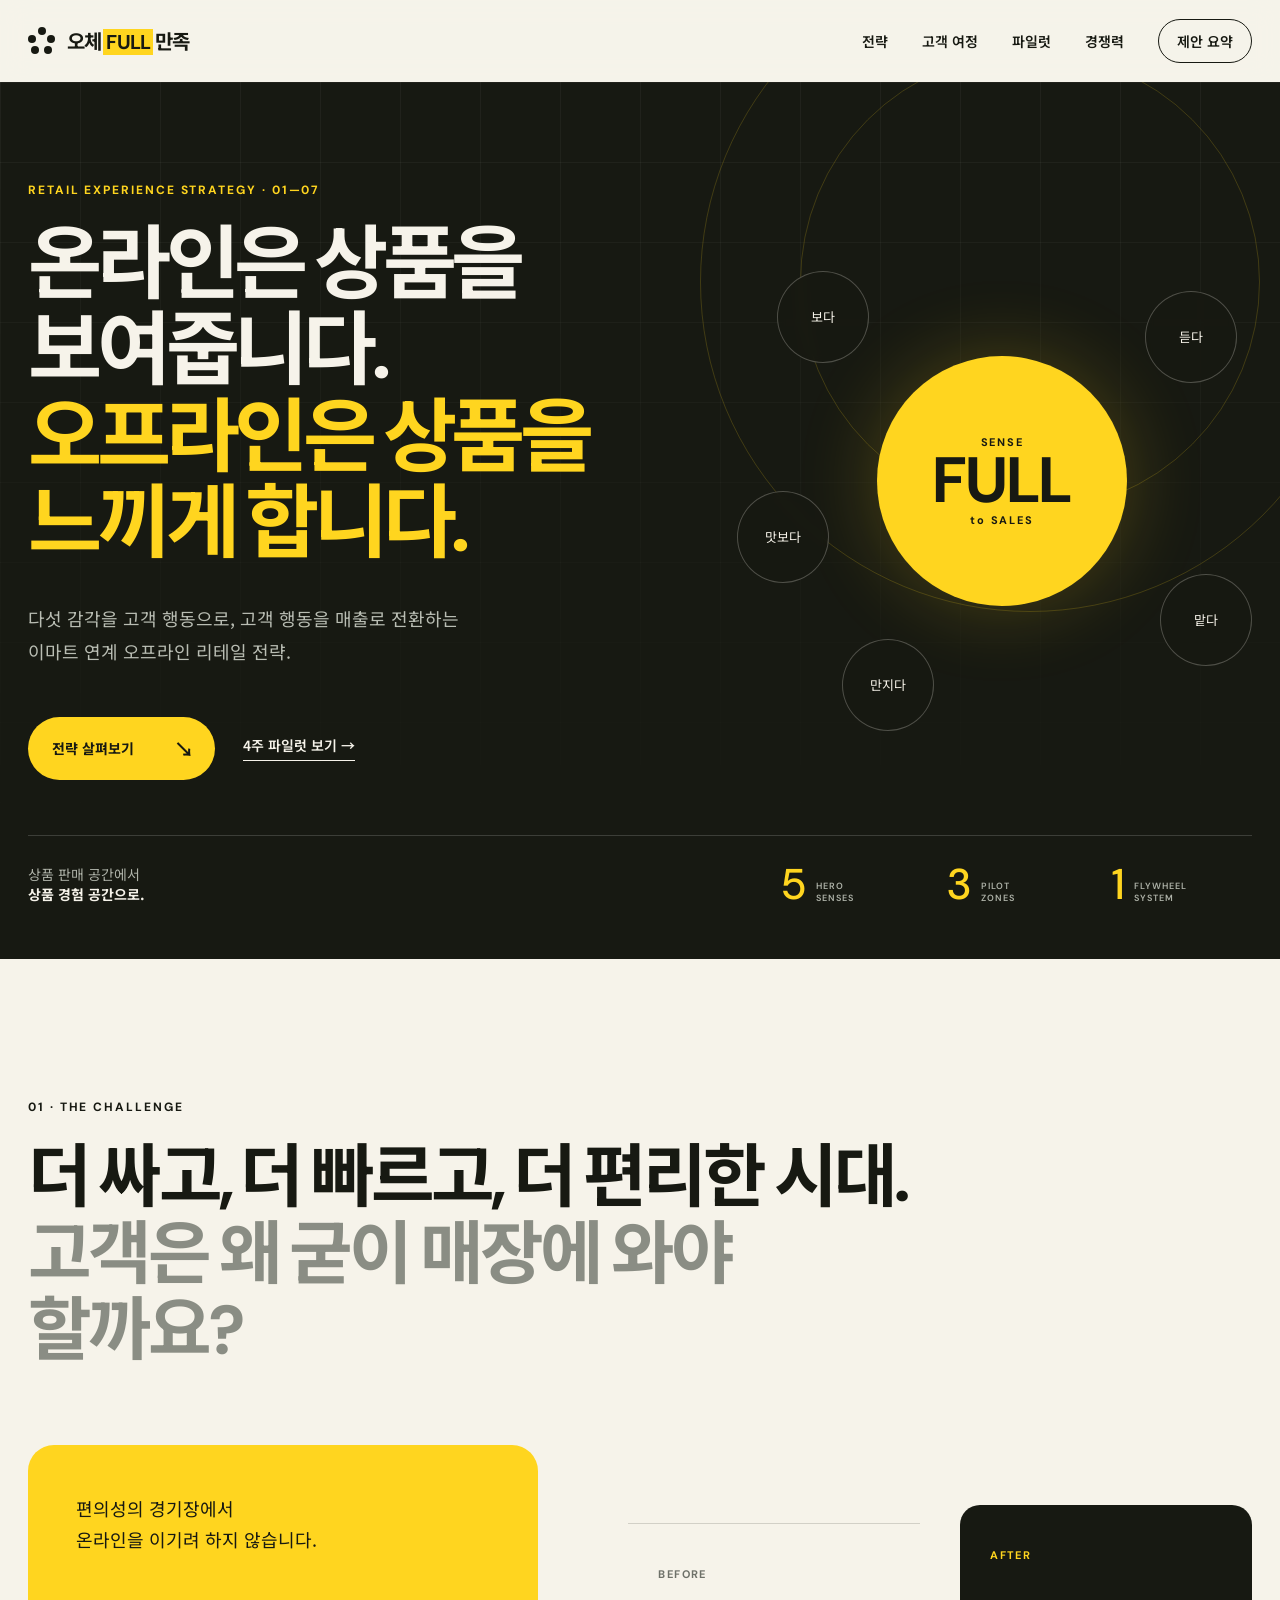
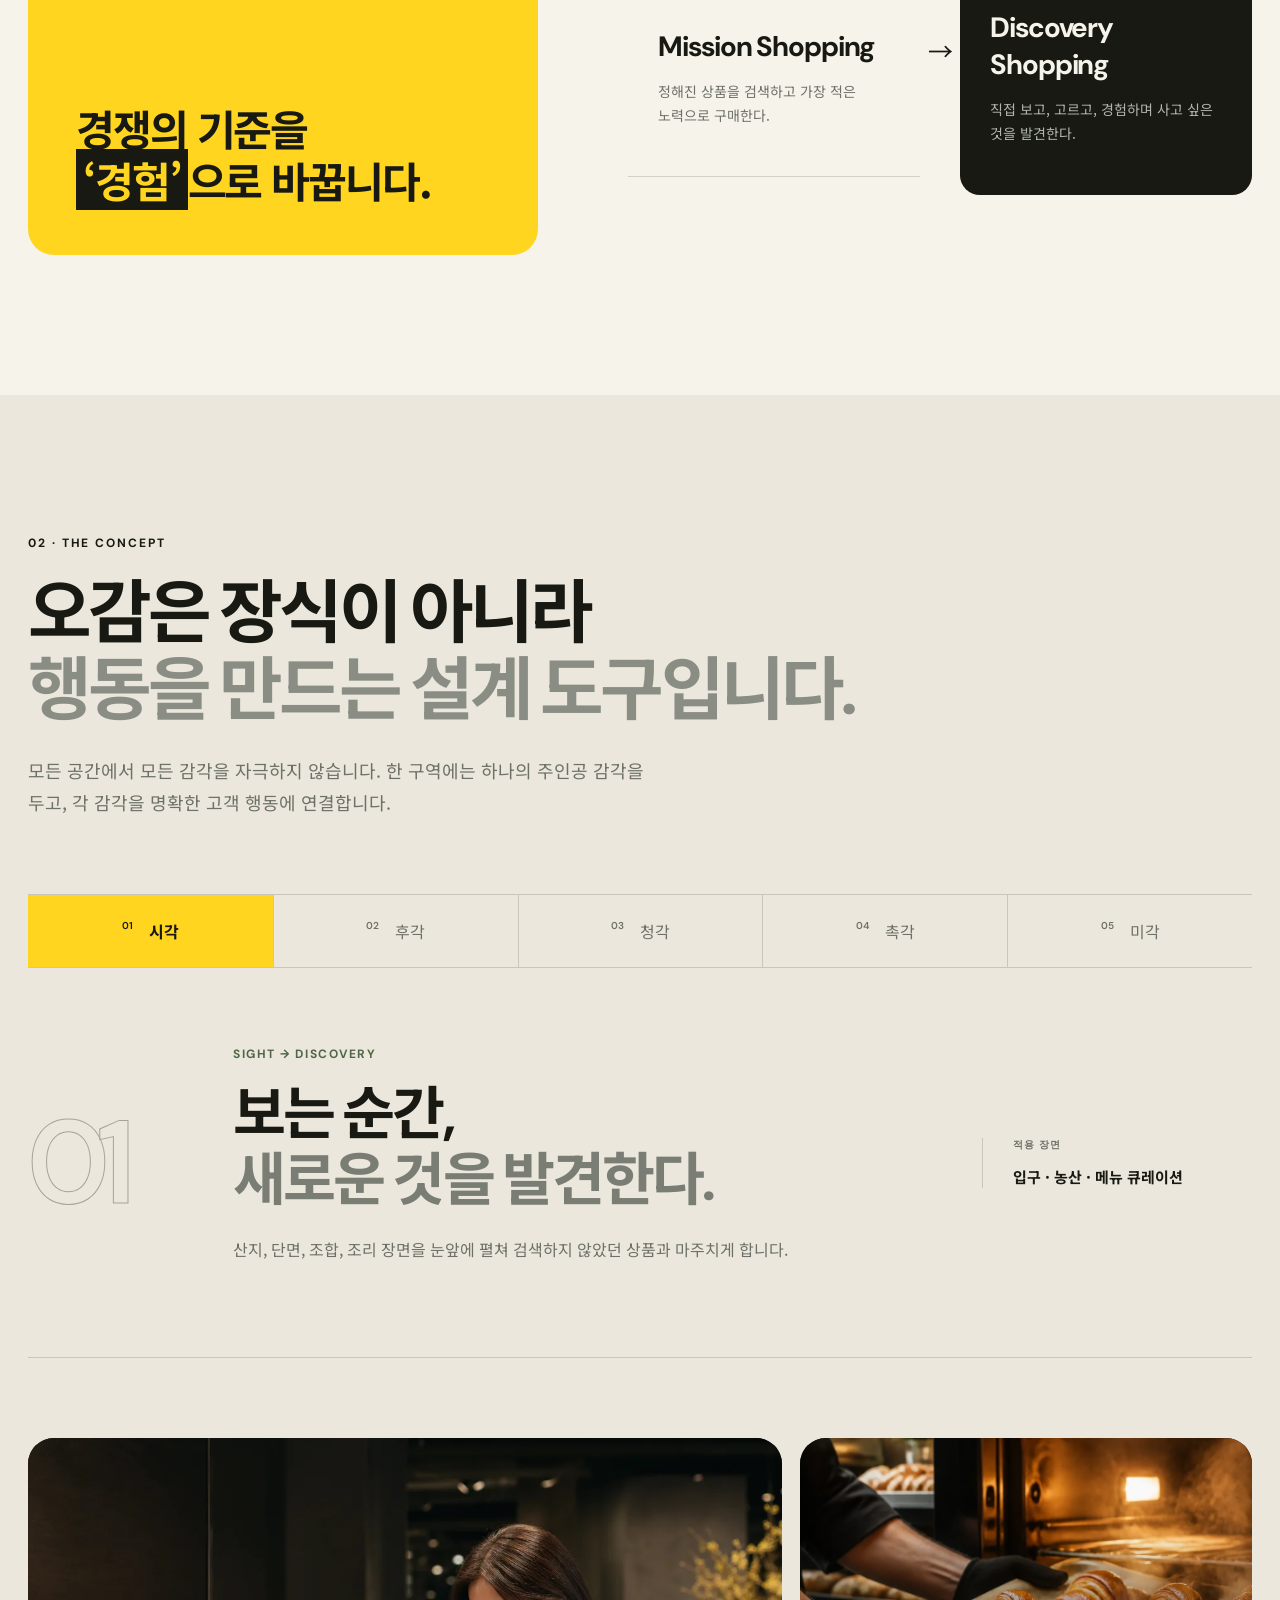
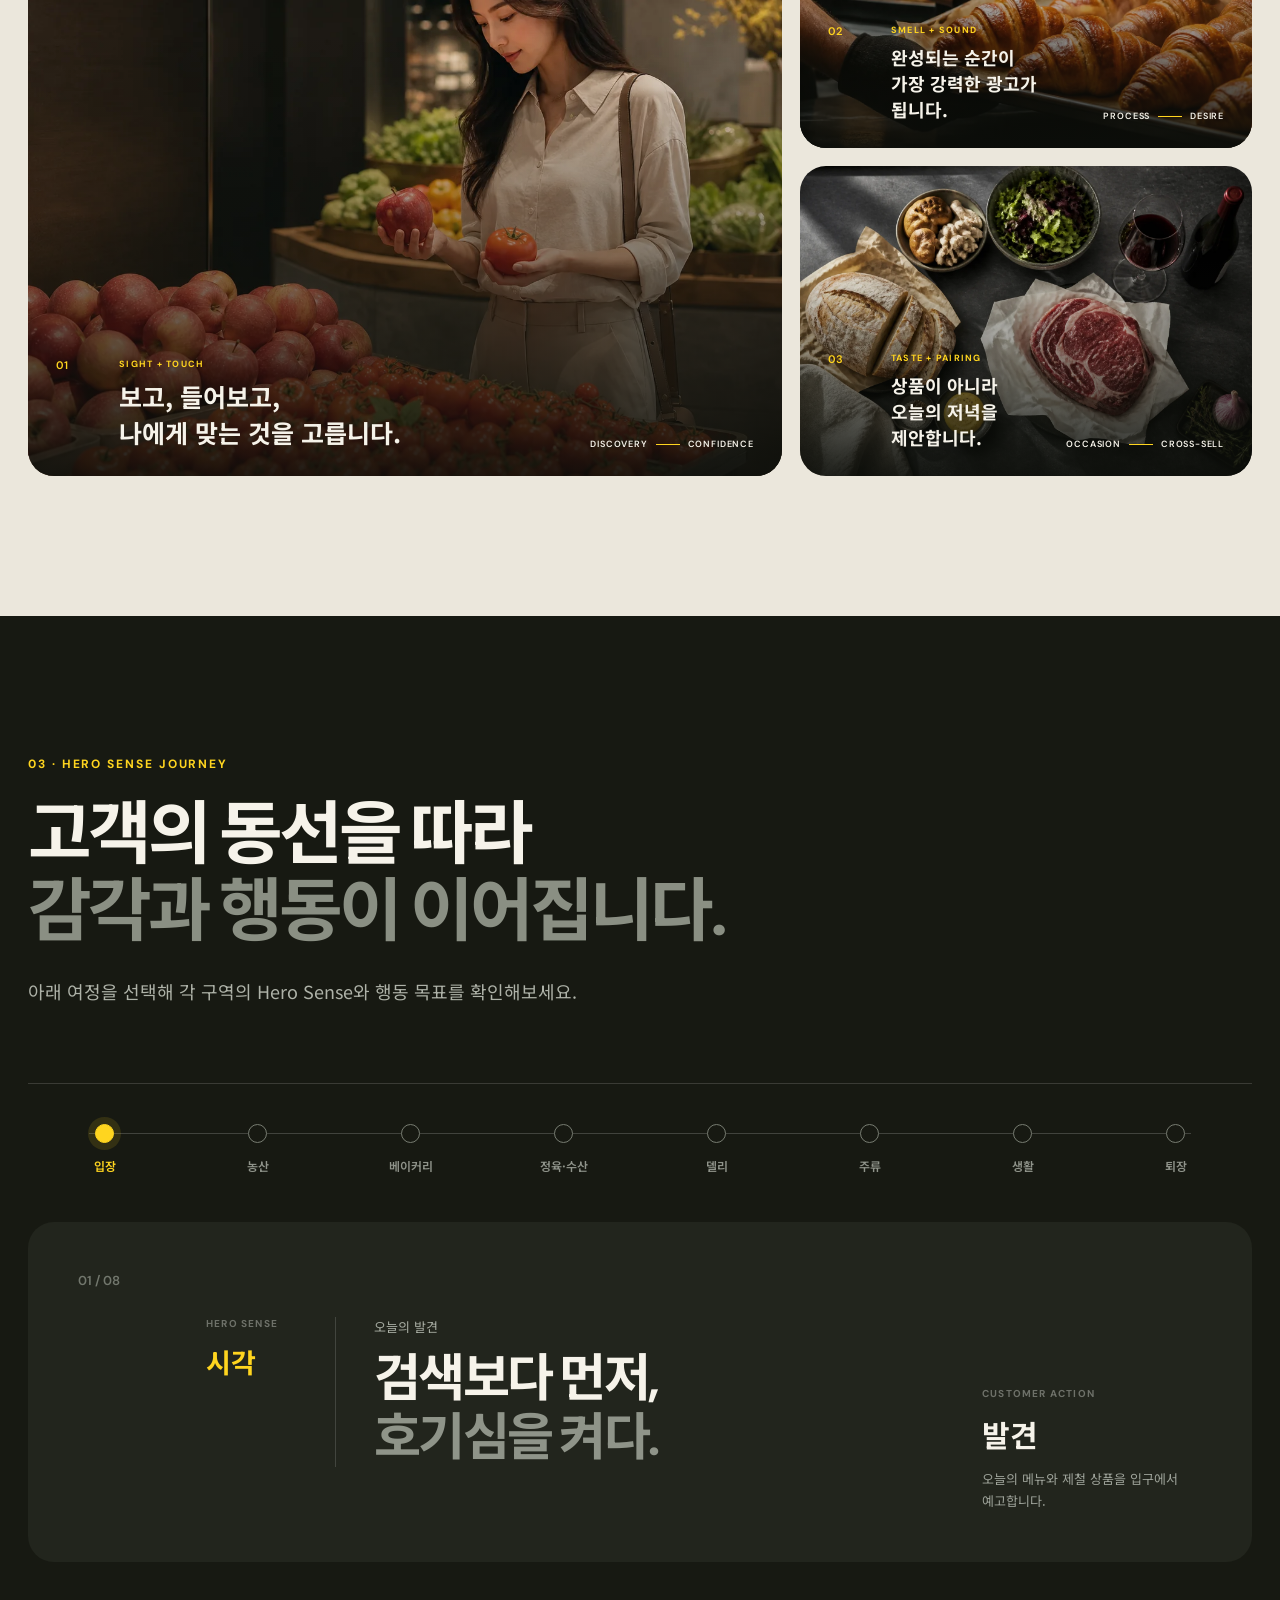
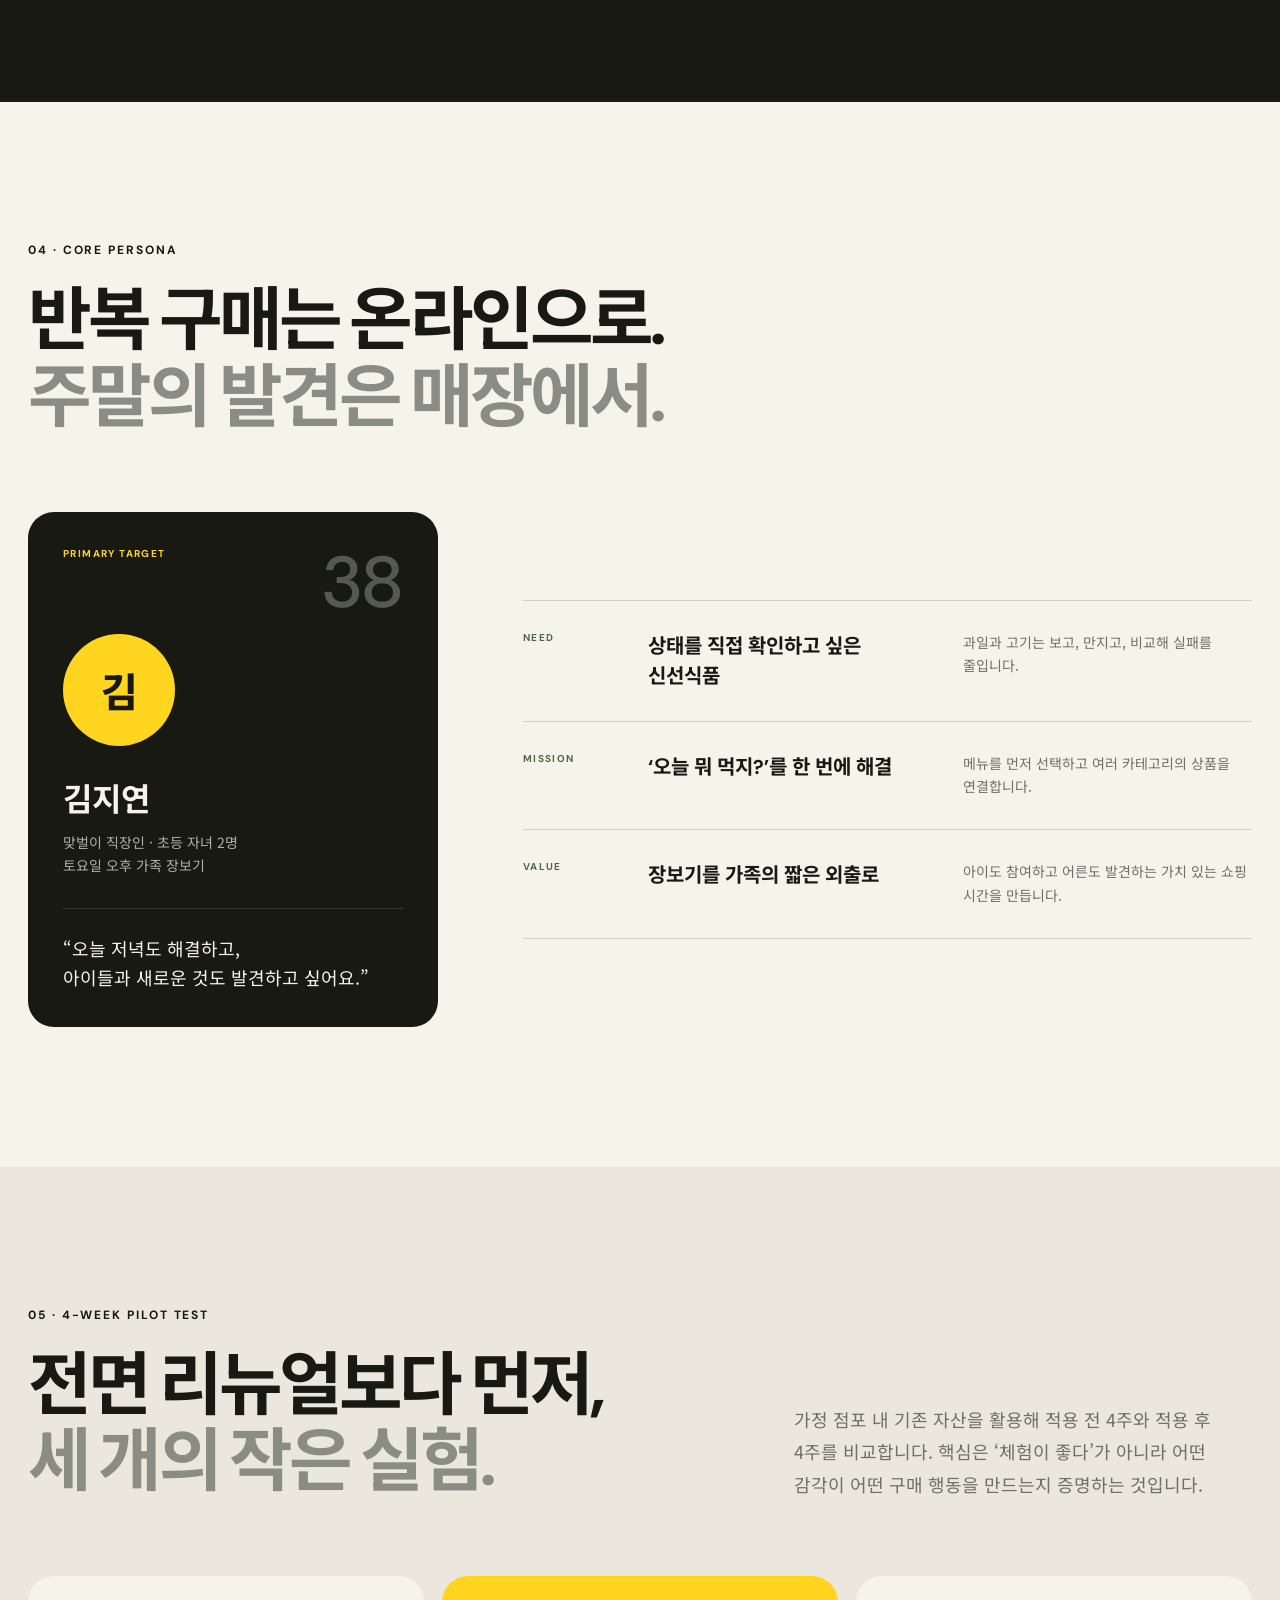
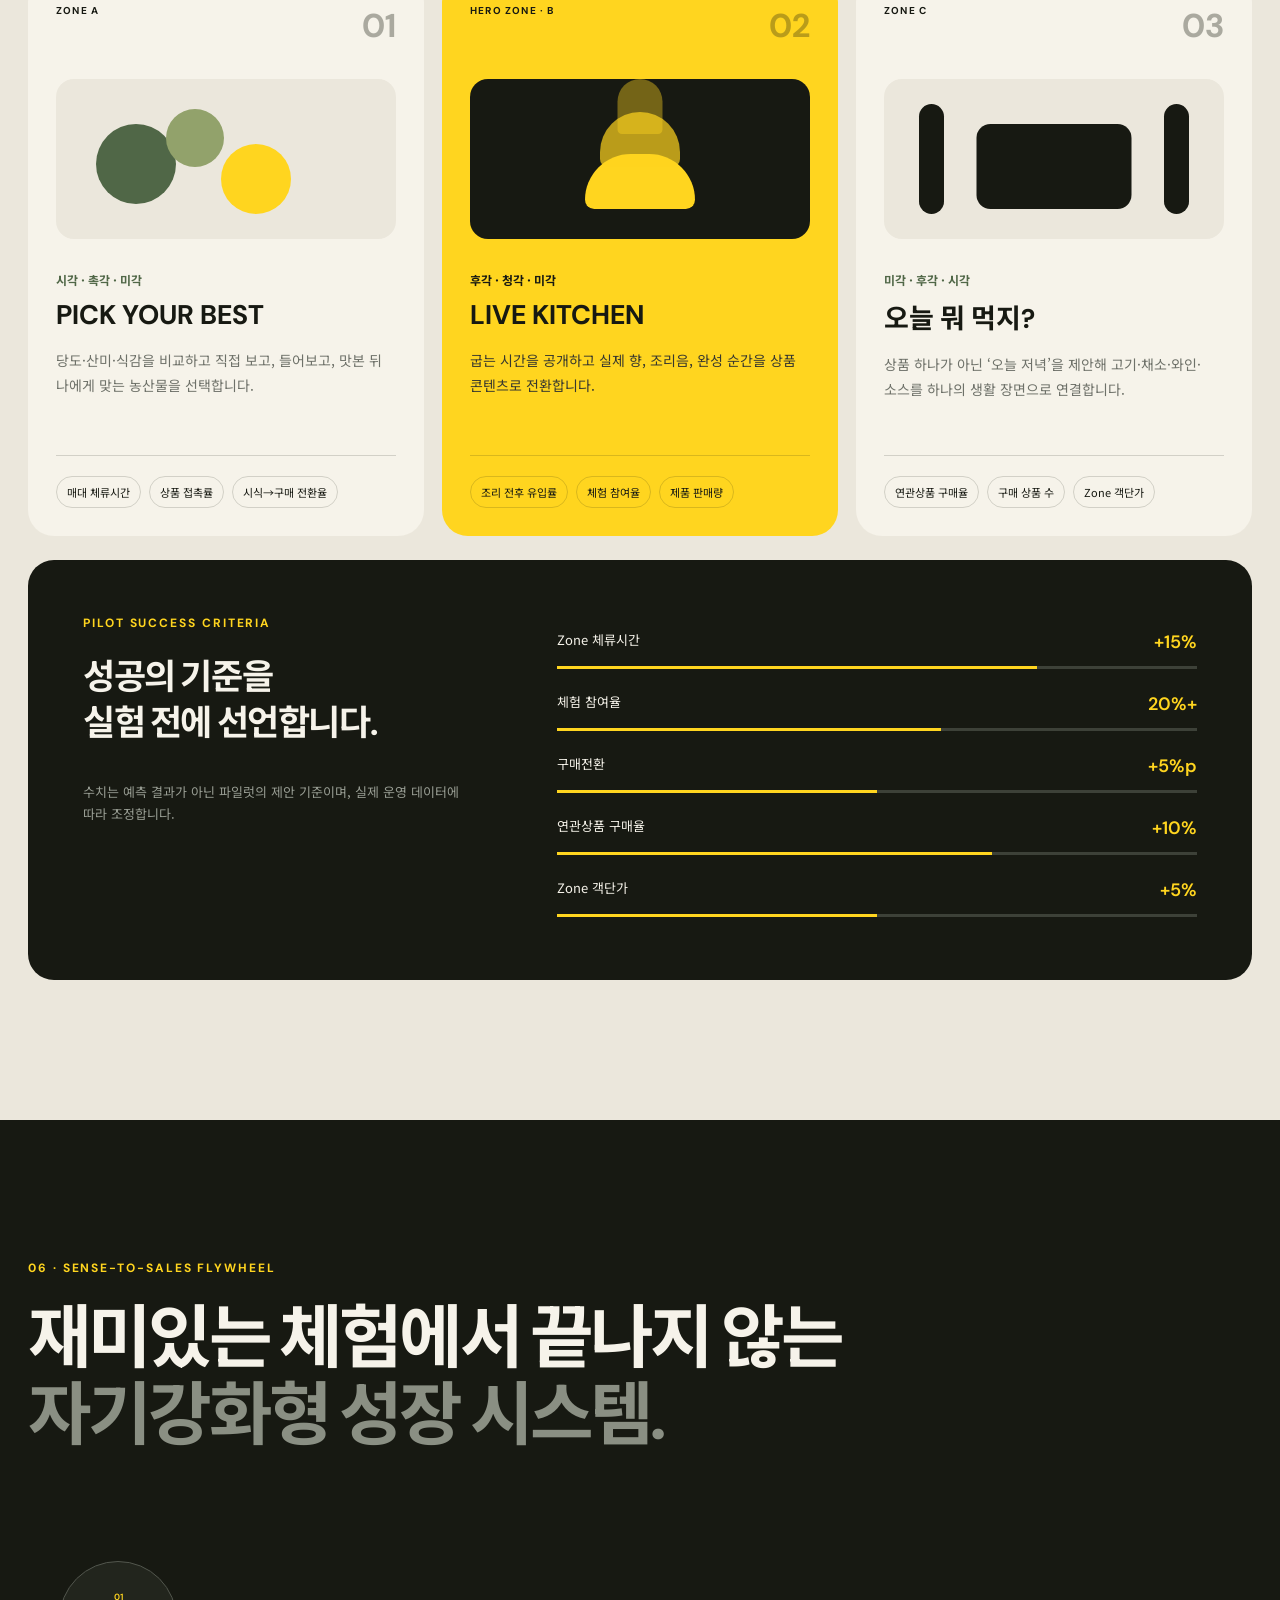
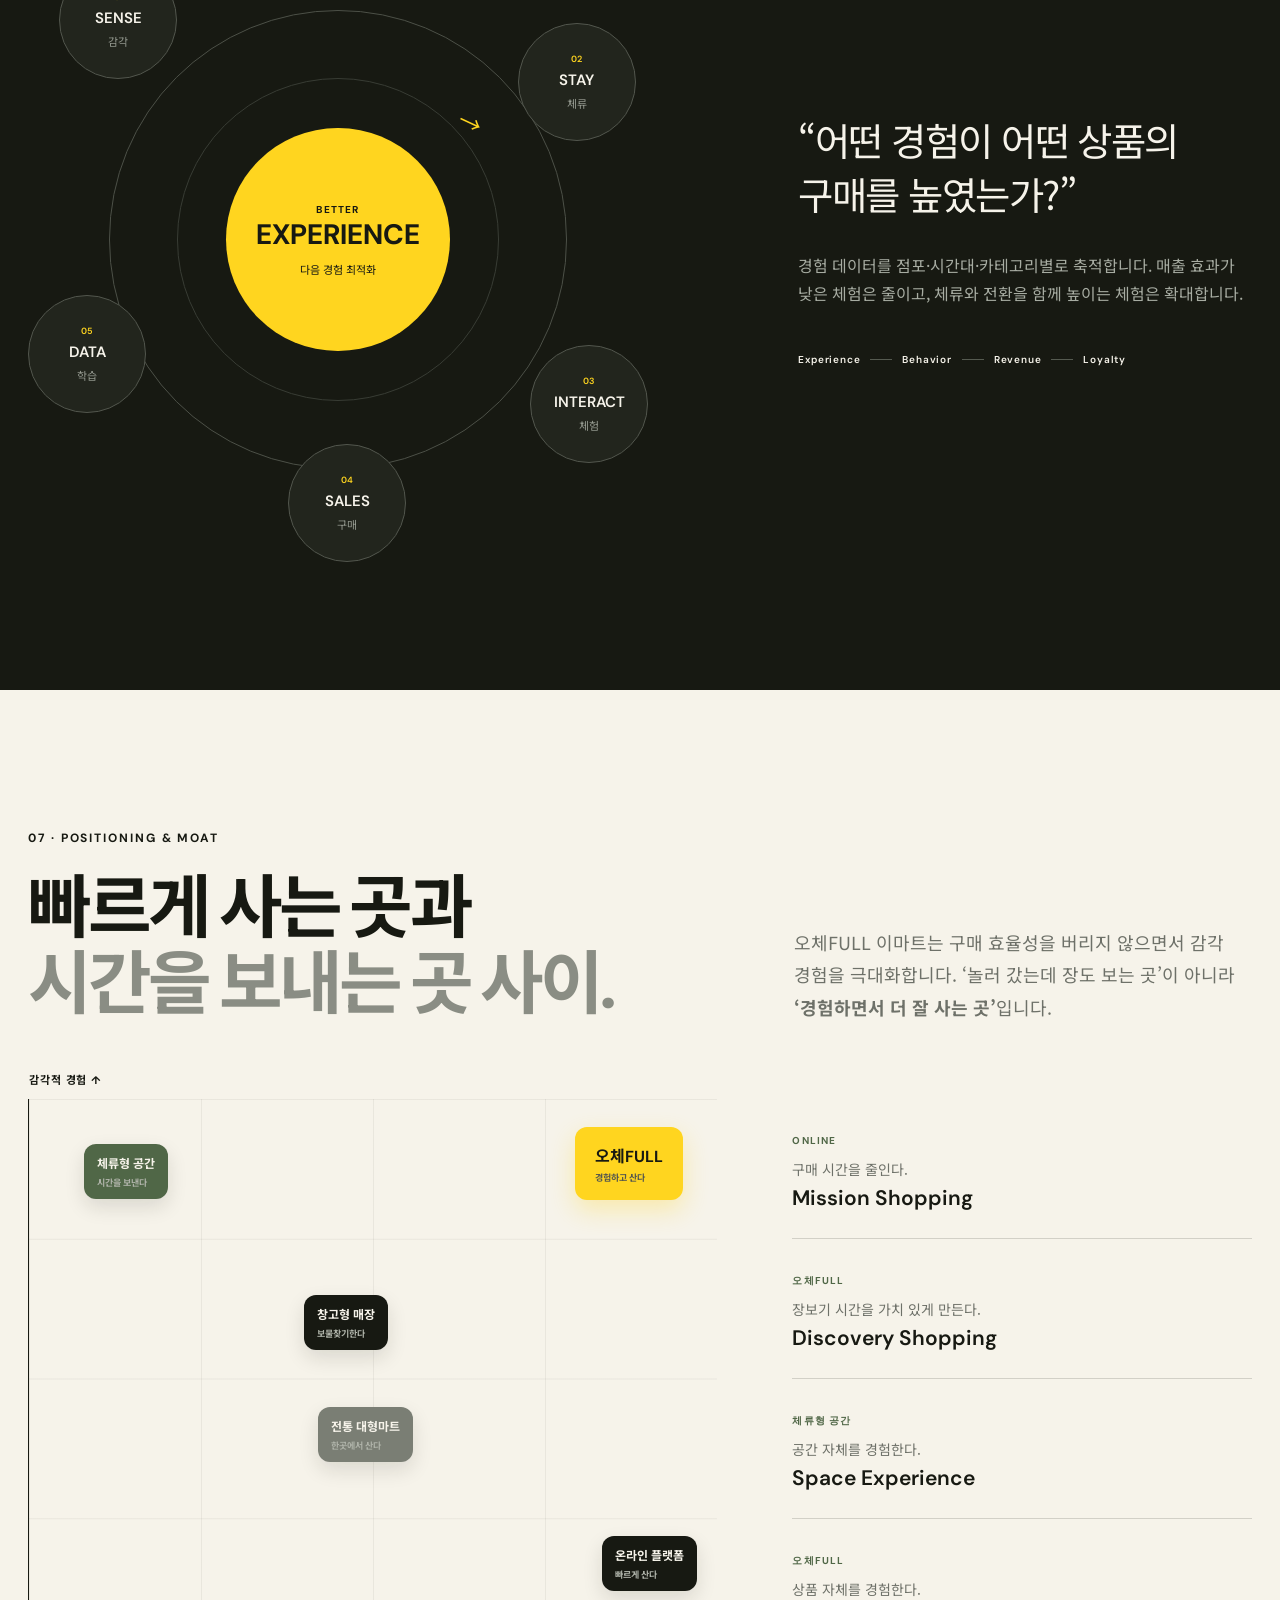
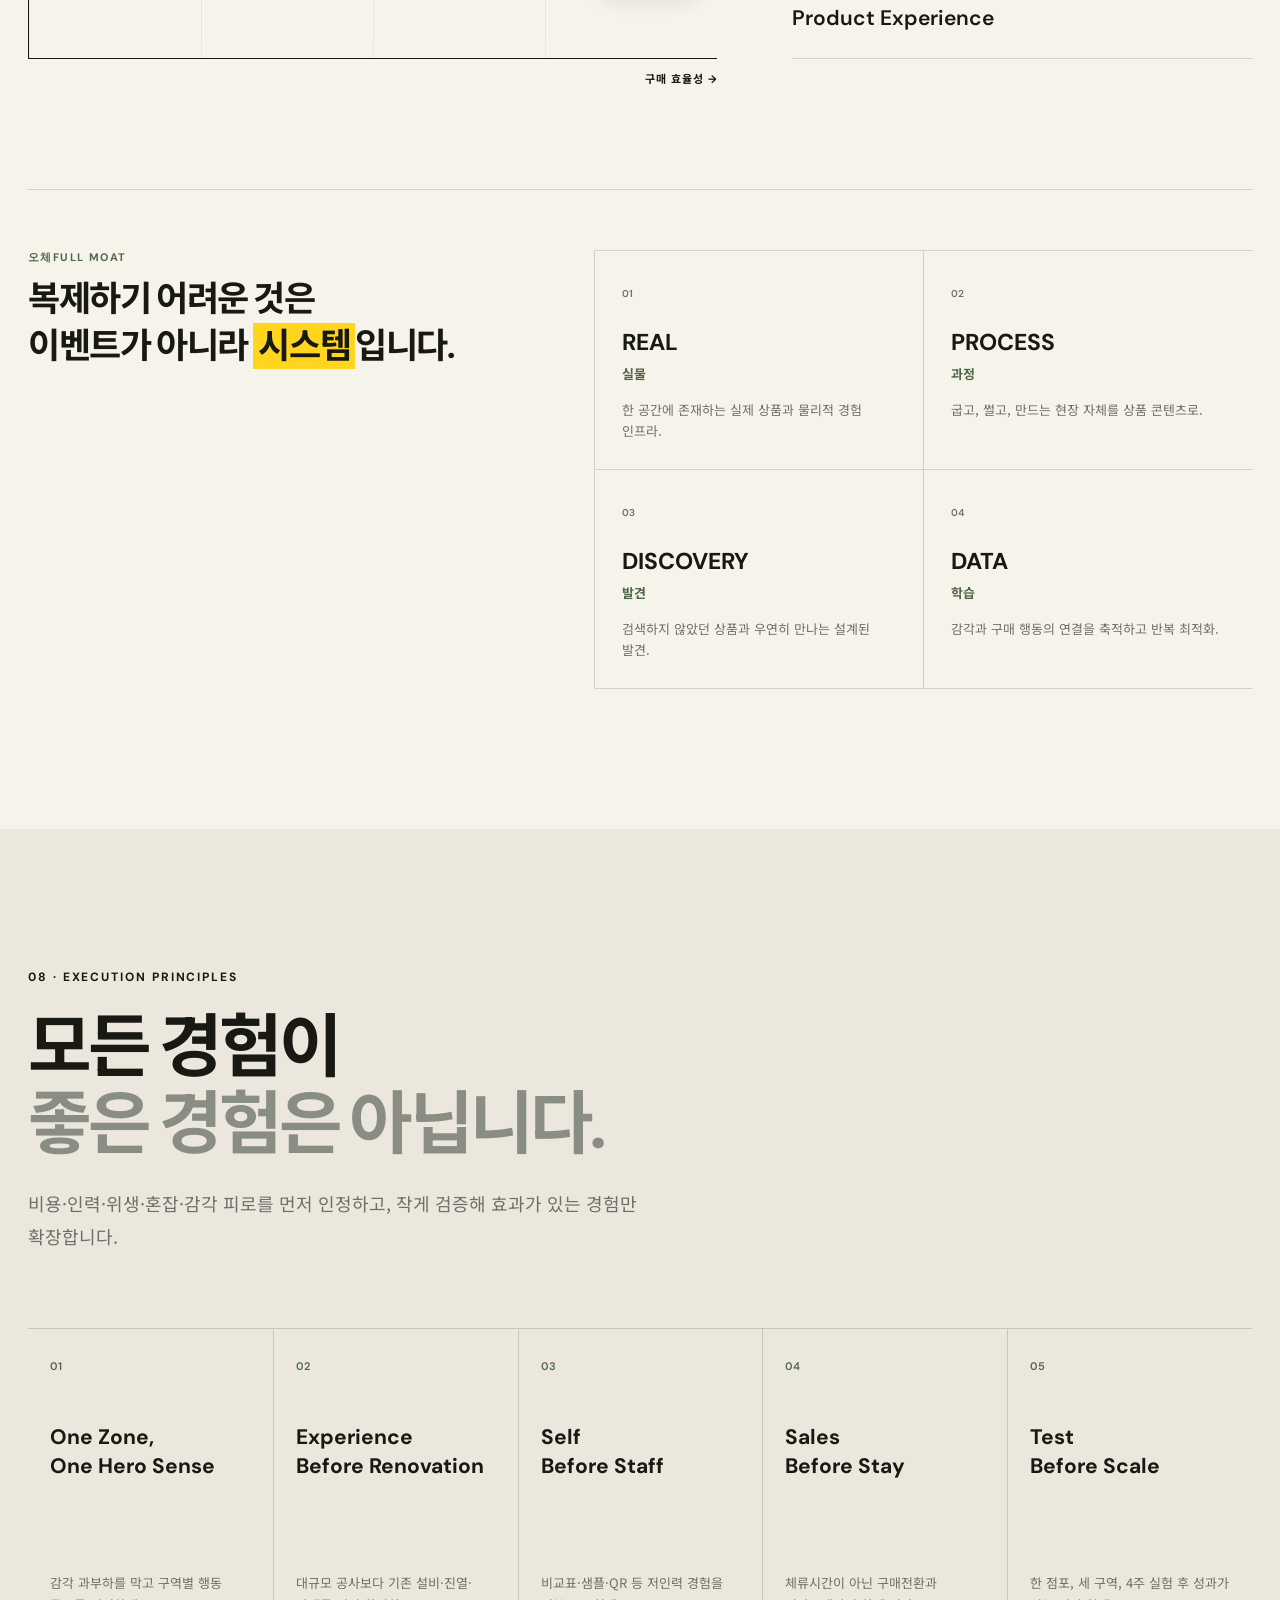
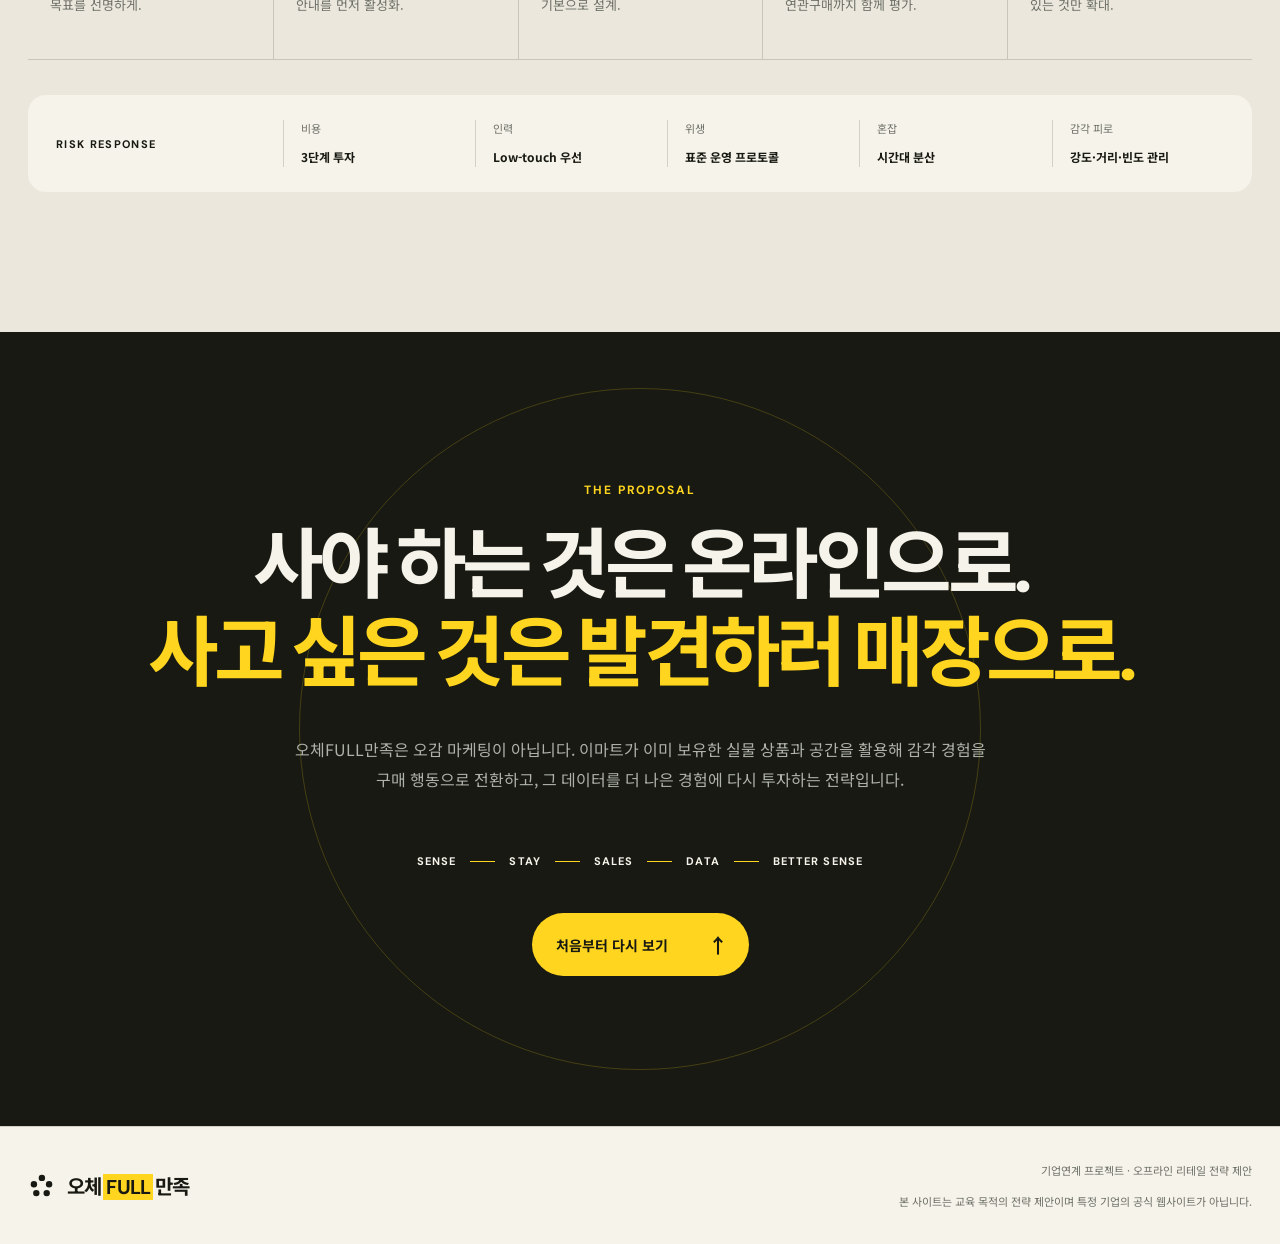
==== index.html @ a791ae9b "Publish OcheFULL retail proposal site" ====
<!doctype html>
<html lang="ko">
<head>
  <meta charset="utf-8">
  <meta name="viewport" content="width=device-width, initial-scale=1">
  <meta name="description" content="온라인이 채울 수 없는 다섯 감각을 구매 행동으로 연결하는 오프라인 리테일 전략, 오체FULL만족.">
  <title>오체FULL만족 — Sense to Sales</title>
  <link rel="preconnect" href="https://fonts.googleapis.com">
  <link rel="preconnect" href="https://fonts.gstatic.com" crossorigin>
  <link href="https://fonts.googleapis.com/css2?family=DM+Sans:wght@400;500;600;700&family=Noto+Sans+KR:wght@400;500;600;700;800&display=swap" rel="stylesheet">
  <link rel="stylesheet" href="styles.css">
</head>
<body>
  <div class="scroll-progress" aria-hidden="true"><span></span></div>
  <header class="site-header" id="top">
    <a class="brand" href="#top" aria-label="오체FULL만족 홈">
      <span class="brand-mark" aria-hidden="true"><i></i><i></i><i></i><i></i><i></i></span>
      <span>오체<span>FULL</span>만족</span>
    </a>
    <button class="menu-toggle" type="button" aria-expanded="false" aria-controls="primary-nav">
      <span class="sr-only">메뉴 열기</span><i></i><i></i>
    </button>
    <nav id="primary-nav" class="primary-nav" aria-label="주요 메뉴">
      <a href="#concept">전략</a>
      <a href="#journey">고객 여정</a>
      <a href="#pilot">파일럿</a>
      <a href="#moat">경쟁력</a>
      <a class="nav-cta" href="#proposal">제안 요약</a>
    </nav>
  </header>

  <main>
    <section class="hero section-dark" aria-labelledby="hero-title">
      <div class="hero-grid" aria-hidden="true"></div>
      <div class="hero-orbit orbit-one" aria-hidden="true"></div>
      <div class="hero-orbit orbit-two" aria-hidden="true"></div>
      <div class="hero-copy reveal">
        <p class="eyebrow light">RETAIL EXPERIENCE STRATEGY · 01—07</p>
        <h1 id="hero-title">온라인은 상품을 보여줍니다.<br><em>오프라인은 상품을 느끼게 합니다.</em></h1>
        <p class="hero-lead">다섯 감각을 고객 행동으로, 고객 행동을 매출로 전환하는<br>이마트 연계 오프라인 리테일 전략.</p>
        <div class="hero-actions">
          <a class="button button-yellow" href="#concept">전략 살펴보기 <span aria-hidden="true">↘</span></a>
          <a class="text-link light-link" href="#pilot">4주 파일럿 보기 <span aria-hidden="true">→</span></a>
        </div>
      </div>
      <div class="hero-visual reveal" aria-label="다섯 감각이 하나의 구매 경험으로 연결되는 그래픽">
        <div class="sense-core"><span>SENSE</span><strong>FULL</strong><small>to SALES</small></div>
        <span class="sense-dot dot-1">보다</span>
        <span class="sense-dot dot-2">듣다</span>
        <span class="sense-dot dot-3">맡다</span>
        <span class="sense-dot dot-4">만지다</span>
        <span class="sense-dot dot-5">맛보다</span>
      </div>
      <div class="hero-bottom reveal">
        <p>상품 판매 공간에서<br><strong>상품 경험 공간으로.</strong></p>
        <div class="hero-stat"><strong>5</strong><span>HERO<br>SENSES</span></div>
        <div class="hero-stat"><strong>3</strong><span>PILOT<br>ZONES</span></div>
        <div class="hero-stat"><strong>1</strong><span>FLYWHEEL<br>SYSTEM</span></div>
      </div>
    </section>

    <section class="problem section-pad" id="concept" aria-labelledby="problem-title">
      <div class="section-heading reveal">
        <p class="eyebrow">01 · THE CHALLENGE</p>
        <h2 id="problem-title">더 싸고, 더 빠르고, 더 편리한 시대.<br><span>고객은 왜 굳이 매장에 와야 할까요?</span></h2>
      </div>
      <div class="problem-layout">
        <div class="quote-panel reveal">
          <p>편의성의 경기장에서<br>온라인을 이기려 하지 않습니다.</p>
          <strong>경쟁의 기준을<br><mark>‘경험’</mark>으로 바꿉니다.</strong>
        </div>
        <div class="shift-list reveal">
          <article>
            <span>BEFORE</span>
            <h3>Mission Shopping</h3>
            <p>정해진 상품을 검색하고 가장 적은 노력으로 구매한다.</p>
          </article>
          <div class="shift-arrow" aria-hidden="true">→</div>
          <article class="active">
            <span>AFTER</span>
            <h3>Discovery Shopping</h3>
            <p>직접 보고, 고르고, 경험하며 사고 싶은 것을 발견한다.</p>
          </article>
        </div>
      </div>
    </section>

    <section class="concept section-pad section-warm" aria-labelledby="concept-title">
      <div class="section-heading reveal">
        <p class="eyebrow">02 · THE CONCEPT</p>
        <h2 id="concept-title">오감은 장식이 아니라<br><span>행동을 만드는 설계 도구입니다.</span></h2>
        <p class="heading-copy">모든 공간에서 모든 감각을 자극하지 않습니다. 한 구역에는 하나의 주인공 감각을 두고, 각 감각을 명확한 고객 행동에 연결합니다.</p>
      </div>
      <div class="sense-tabs reveal" role="tablist" aria-label="다섯 감각 전략">
        <button role="tab" aria-selected="true" aria-controls="sense-panel" data-sense="sight"><span>01</span>시각</button>
        <button role="tab" aria-selected="false" aria-controls="sense-panel" data-sense="smell"><span>02</span>후각</button>
        <button role="tab" aria-selected="false" aria-controls="sense-panel" data-sense="sound"><span>03</span>청각</button>
        <button role="tab" aria-selected="false" aria-controls="sense-panel" data-sense="touch"><span>04</span>촉각</button>
        <button role="tab" aria-selected="false" aria-controls="sense-panel" data-sense="taste"><span>05</span>미각</button>
      </div>
      <div class="sense-panel reveal" id="sense-panel" role="tabpanel" aria-live="polite">
        <div class="sense-symbol" aria-hidden="true">01</div>
        <div>
          <p class="sense-en">SIGHT → DISCOVERY</p>
          <h3>보는 순간,<br><em>새로운 것을 발견한다.</em></h3>
          <p>산지, 단면, 조합, 조리 장면을 눈앞에 펼쳐 검색하지 않았던 상품과 마주치게 합니다.</p>
        </div>
        <div class="sense-use"><span>적용 장면</span><strong>입구 · 농산 · 메뉴 큐레이션</strong></div>
      </div>
      <div class="experience-gallery reveal" aria-label="오체FULL만족 경험 장면">
        <figure class="experience-visual experience-wide">
          <img src="assets/sense-produce.webp" alt="프리미엄 농산 코너에서 사과와 토마토를 직접 비교하는 고객" loading="lazy">
          <figcaption>
            <span class="visual-count">01</span>
            <div><small>SIGHT + TOUCH</small><strong>보고, 들어보고,<br>나에게 맞는 것을 고릅니다.</strong></div>
            <p>DISCOVERY <i></i> CONFIDENCE</p>
          </figcaption>
        </figure>
        <figure class="experience-visual experience-tall">
          <img src="assets/live-bakery.webp" alt="오븐에서 갓 구운 크루아상을 꺼내는 라이브 베이커리 장면" loading="lazy">
          <figcaption>
            <span class="visual-count">02</span>
            <div><small>SMELL + SOUND</small><strong>완성되는 순간이<br>가장 강력한 광고가 됩니다.</strong></div>
            <p>PROCESS <i></i> DESIRE</p>
          </figcaption>
        </figure>
        <figure class="experience-visual experience-meal">
          <img src="assets/meal-solution.webp" alt="스테이크와 와인, 샐러드, 빵을 하나의 저녁으로 구성한 밀 솔루션" loading="lazy">
          <figcaption>
            <span class="visual-count">03</span>
            <div><small>TASTE + PAIRING</small><strong>상품이 아니라<br>오늘의 저녁을 제안합니다.</strong></div>
            <p>OCCASION <i></i> CROSS-SELL</p>
          </figcaption>
        </figure>
      </div>
    </section>

    <section class="journey section-pad section-dark" id="journey" aria-labelledby="journey-title">
      <div class="section-heading reveal">
        <p class="eyebrow light">03 · HERO SENSE JOURNEY</p>
        <h2 id="journey-title">고객의 동선을 따라<br><span>감각과 행동이 이어집니다.</span></h2>
        <p class="heading-copy light-copy">아래 여정을 선택해 각 구역의 Hero Sense와 행동 목표를 확인해보세요.</p>
      </div>
      <div class="journey-stage reveal">
        <div class="journey-route" role="tablist" aria-label="고객 여정 단계">
          <button class="active" role="tab" aria-selected="true" data-step="0"><i></i><span>입장</span></button>
          <button role="tab" aria-selected="false" data-step="1"><i></i><span>농산</span></button>
          <button role="tab" aria-selected="false" data-step="2"><i></i><span>베이커리</span></button>
          <button role="tab" aria-selected="false" data-step="3"><i></i><span>정육·수산</span></button>
          <button role="tab" aria-selected="false" data-step="4"><i></i><span>델리</span></button>
          <button role="tab" aria-selected="false" data-step="5"><i></i><span>주류</span></button>
          <button role="tab" aria-selected="false" data-step="6"><i></i><span>생활</span></button>
          <button role="tab" aria-selected="false" data-step="7"><i></i><span>퇴장</span></button>
        </div>
        <div class="journey-detail" id="journey-detail" aria-live="polite">
          <span class="journey-no">01 / 08</span>
          <div class="journey-sense"><small>HERO SENSE</small><strong>시각</strong></div>
          <div class="journey-main">
            <p>오늘의 발견</p>
            <h3>검색보다 먼저,<br><em>호기심을 켜다.</em></h3>
          </div>
          <div class="journey-action"><small>CUSTOMER ACTION</small><strong>발견</strong><p>오늘의 메뉴와 제철 상품을 입구에서 예고합니다.</p></div>
        </div>
      </div>
    </section>

    <section class="persona section-pad" aria-labelledby="persona-title">
      <div class="section-heading reveal">
        <p class="eyebrow">04 · CORE PERSONA</p>
        <h2 id="persona-title">반복 구매는 온라인으로.<br><span>주말의 발견은 매장에서.</span></h2>
      </div>
      <div class="persona-grid">
        <article class="persona-card reveal">
          <div class="persona-top"><span>PRIMARY TARGET</span><strong>38</strong></div>
          <div class="avatar" aria-hidden="true"><span>김</span></div>
          <h3>김지연</h3>
          <p>맞벌이 직장인 · 초등 자녀 2명<br>토요일 오후 가족 장보기</p>
          <div class="persona-quote">“오늘 저녁도 해결하고,<br>아이들과 새로운 것도 발견하고 싶어요.”</div>
        </article>
        <div class="persona-story reveal">
          <div class="story-row"><span>NEED</span><h3>상태를 직접 확인하고 싶은 신선식품</h3><p>과일과 고기는 보고, 만지고, 비교해 실패를 줄입니다.</p></div>
          <div class="story-row"><span>MISSION</span><h3>‘오늘 뭐 먹지?’를 한 번에 해결</h3><p>메뉴를 먼저 선택하고 여러 카테고리의 상품을 연결합니다.</p></div>
          <div class="story-row"><span>VALUE</span><h3>장보기를 가족의 짧은 외출로</h3><p>아이도 참여하고 어른도 발견하는 가치 있는 쇼핑 시간을 만듭니다.</p></div>
        </div>
      </div>
    </section>

    <section class="pilot section-pad section-warm" id="pilot" aria-labelledby="pilot-title">
      <div class="section-heading heading-split reveal">
        <div><p class="eyebrow">05 · 4-WEEK PILOT TEST</p><h2 id="pilot-title">전면 리뉴얼보다 먼저,<br><span>세 개의 작은 실험.</span></h2></div>
        <p class="heading-copy">가정 점포 내 기존 자산을 활용해 적용 전 4주와 적용 후 4주를 비교합니다. 핵심은 ‘체험이 좋다’가 아니라 어떤 감각이 어떤 구매 행동을 만드는지 증명하는 것입니다.</p>
      </div>
      <div class="pilot-cards">
        <article class="pilot-card reveal">
          <div class="pilot-index"><span>ZONE A</span><strong>01</strong></div>
          <div class="pilot-icon visual-produce" aria-hidden="true"><i></i><i></i><i></i></div>
          <p class="pilot-senses">시각 · 촉각 · 미각</p>
          <h3>PICK YOUR BEST</h3>
          <p>당도·산미·식감을 비교하고 직접 보고, 들어보고, 맛본 뒤 나에게 맞는 농산물을 선택합니다.</p>
          <ul><li>매대 체류시간</li><li>상품 접촉률</li><li>시식→구매 전환율</li></ul>
        </article>
        <article class="pilot-card featured reveal">
          <div class="pilot-index"><span>HERO ZONE · B</span><strong>02</strong></div>
          <div class="pilot-icon visual-bake" aria-hidden="true"><i></i><i></i><i></i></div>
          <p class="pilot-senses">후각 · 청각 · 미각</p>
          <h3>LIVE KITCHEN</h3>
          <p>굽는 시간을 공개하고 실제 향, 조리음, 완성 순간을 상품 콘텐츠로 전환합니다.</p>
          <ul><li>조리 전후 유입률</li><li>체험 참여율</li><li>제품 판매량</li></ul>
        </article>
        <article class="pilot-card reveal">
          <div class="pilot-index"><span>ZONE C</span><strong>03</strong></div>
          <div class="pilot-icon visual-meal" aria-hidden="true"><i></i><i></i><i></i></div>
          <p class="pilot-senses">미각 · 후각 · 시각</p>
          <h3>오늘 뭐 먹지?</h3>
          <p>상품 하나가 아닌 ‘오늘 저녁’을 제안해 고기·채소·와인·소스를 하나의 생활 장면으로 연결합니다.</p>
          <ul><li>연관상품 구매율</li><li>구매 상품 수</li><li>Zone 객단가</li></ul>
        </article>
      </div>
      <div class="kpi-board reveal">
        <div class="kpi-intro"><p class="eyebrow light">PILOT SUCCESS CRITERIA</p><h3>성공의 기준을<br>실험 전에 선언합니다.</h3><p>수치는 예측 결과가 아닌 파일럿의 제안 기준이며, 실제 운영 데이터에 따라 조정합니다.</p></div>
        <div class="kpi-list">
          <div><span>Zone 체류시간</span><strong>+15%</strong><i style="--value:75%"></i></div>
          <div><span>체험 참여율</span><strong>20%+</strong><i style="--value:60%"></i></div>
          <div><span>구매전환</span><strong>+5%p</strong><i style="--value:50%"></i></div>
          <div><span>연관상품 구매율</span><strong>+10%</strong><i style="--value:68%"></i></div>
          <div><span>Zone 객단가</span><strong>+5%</strong><i style="--value:50%"></i></div>
        </div>
      </div>
    </section>

    <section class="flywheel section-pad section-dark" aria-labelledby="flywheel-title">
      <div class="section-heading reveal">
        <p class="eyebrow light">06 · SENSE-TO-SALES FLYWHEEL</p>
        <h2 id="flywheel-title">재미있는 체험에서 끝나지 않는<br><span>자기강화형 성장 시스템.</span></h2>
      </div>
      <div class="flywheel-layout reveal">
        <div class="flywheel-diagram" aria-label="감각, 체류, 상호작용, 구매, 데이터, 더 나은 경험이 순환하는 구조">
          <div class="fly-ring ring-a"></div><div class="fly-ring ring-b"></div>
          <div class="fly-core"><small>BETTER</small><strong>EXPERIENCE</strong><span>다음 경험 최적화</span></div>
          <div class="fly-node n1"><span>01</span><strong>SENSE</strong><small>감각</small></div>
          <div class="fly-node n2"><span>02</span><strong>STAY</strong><small>체류</small></div>
          <div class="fly-node n3"><span>03</span><strong>INTERACT</strong><small>체험</small></div>
          <div class="fly-node n4"><span>04</span><strong>SALES</strong><small>구매</small></div>
          <div class="fly-node n5"><span>05</span><strong>DATA</strong><small>학습</small></div>
        </div>
        <div class="flywheel-copy">
          <blockquote>“어떤 경험이 어떤 상품의 구매를 높였는가?”</blockquote>
          <p>경험 데이터를 점포·시간대·카테고리별로 축적합니다. 매출 효과가 낮은 체험은 줄이고, 체류와 전환을 함께 높이는 체험은 확대합니다.</p>
          <div class="fly-rule"><span>Experience</span><i></i><span>Behavior</span><i></i><span>Revenue</span><i></i><span>Loyalty</span></div>
        </div>
      </div>
    </section>

    <section class="position section-pad" id="moat" aria-labelledby="position-title">
      <div class="section-heading heading-split reveal">
        <div><p class="eyebrow">07 · POSITIONING & MOAT</p><h2 id="position-title">빠르게 사는 곳과<br><span>시간을 보내는 곳 사이.</span></h2></div>
        <p class="heading-copy">오체FULL 이마트는 구매 효율성을 버리지 않으면서 감각 경험을 극대화합니다. ‘놀러 갔는데 장도 보는 곳’이 아니라 <strong>‘경험하면서 더 잘 사는 곳’</strong>입니다.</p>
      </div>
      <div class="position-grid">
        <div class="position-map reveal" role="img" aria-label="구매 효율성과 감각 경험을 축으로 한 경쟁 포지셔닝 맵">
          <span class="axis-y">감각적 경험 ↑</span><span class="axis-x">구매 효율성 →</span>
          <i class="grid-v"></i><i class="grid-h"></i>
          <span class="competitor c-online">온라인 플랫폼<small>빠르게 산다</small></span>
          <span class="competitor c-mart">전통 대형마트<small>한곳에서 산다</small></span>
          <span class="competitor c-leisure">체류형 공간<small>시간을 보낸다</small></span>
          <span class="competitor c-costco">창고형 매장<small>보물찾기한다</small></span>
          <span class="competitor c-full">오체FULL<small>경험하고 산다</small></span>
        </div>
        <div class="channel-lines reveal">
          <div><span>ONLINE</span><p>구매 시간을 줄인다.</p><strong>Mission Shopping</strong></div>
          <div><span>오체FULL</span><p>장보기 시간을 가치 있게 만든다.</p><strong>Discovery Shopping</strong></div>
          <div><span>체류형 공간</span><p>공간 자체를 경험한다.</p><strong>Space Experience</strong></div>
          <div><span>오체FULL</span><p>상품 자체를 경험한다.</p><strong>Product Experience</strong></div>
        </div>
      </div>
      <div class="moat-wrap reveal">
        <div class="moat-title"><p>오체FULL MOAT</p><h3>복제하기 어려운 것은<br>이벤트가 아니라 <em>시스템</em>입니다.</h3></div>
        <div class="moat-list">
          <article><span>01</span><h4>REAL</h4><strong>실물</strong><p>한 공간에 존재하는 실제 상품과 물리적 경험 인프라.</p></article>
          <article><span>02</span><h4>PROCESS</h4><strong>과정</strong><p>굽고, 썰고, 만드는 현장 자체를 상품 콘텐츠로.</p></article>
          <article><span>03</span><h4>DISCOVERY</h4><strong>발견</strong><p>검색하지 않았던 상품과 우연히 만나는 설계된 발견.</p></article>
          <article><span>04</span><h4>DATA</h4><strong>학습</strong><p>감각과 구매 행동의 연결을 축적하고 반복 최적화.</p></article>
        </div>
      </div>
    </section>

    <section class="principles section-pad section-warm" aria-labelledby="principles-title">
      <div class="section-heading reveal">
        <p class="eyebrow">08 · EXECUTION PRINCIPLES</p>
        <h2 id="principles-title">모든 경험이<br><span>좋은 경험은 아닙니다.</span></h2>
        <p class="heading-copy">비용·인력·위생·혼잡·감각 피로를 먼저 인정하고, 작게 검증해 효과가 있는 경험만 확장합니다.</p>
      </div>
      <div class="principle-list reveal">
        <article><span>01</span><h3>One Zone,<br>One Hero Sense</h3><p>감각 과부하를 막고 구역별 행동 목표를 선명하게.</p></article>
        <article><span>02</span><h3>Experience<br>Before Renovation</h3><p>대규모 공사보다 기존 설비·진열·안내를 먼저 활성화.</p></article>
        <article><span>03</span><h3>Self<br>Before Staff</h3><p>비교표·샘플·QR 등 저인력 경험을 기본으로 설계.</p></article>
        <article><span>04</span><h3>Sales<br>Before Stay</h3><p>체류시간이 아닌 구매전환과 연관구매까지 함께 평가.</p></article>
        <article><span>05</span><h3>Test<br>Before Scale</h3><p>한 점포, 세 구역, 4주 실험 후 성과가 있는 것만 확대.</p></article>
      </div>
      <div class="risk-strip reveal">
        <p>RISK RESPONSE</p>
        <div><span>비용</span><strong>3단계 투자</strong></div><div><span>인력</span><strong>Low-touch 우선</strong></div><div><span>위생</span><strong>표준 운영 프로토콜</strong></div><div><span>혼잡</span><strong>시간대 분산</strong></div><div><span>감각 피로</span><strong>강도·거리·빈도 관리</strong></div>
      </div>
    </section>

    <section class="proposal section-dark" id="proposal" aria-labelledby="proposal-title">
      <div class="proposal-inner reveal">
        <p class="eyebrow light">THE PROPOSAL</p>
        <h2 id="proposal-title">사야 하는 것은 온라인으로.<br><em>사고 싶은 것은 발견하러 매장으로.</em></h2>
        <p>오체FULL만족은 오감 마케팅이 아닙니다. 이마트가 이미 보유한 실물 상품과 공간을 활용해 감각 경험을 구매 행동으로 전환하고, 그 데이터를 더 나은 경험에 다시 투자하는 전략입니다.</p>
        <div class="proposal-line"><span>SENSE</span><i></i><span>STAY</span><i></i><span>SALES</span><i></i><span>DATA</span><i></i><span>BETTER SENSE</span></div>
        <a class="button button-yellow" href="#top">처음부터 다시 보기 <span aria-hidden="true">↑</span></a>
      </div>
    </section>
  </main>

  <footer>
    <div class="brand footer-brand"><span class="brand-mark" aria-hidden="true"><i></i><i></i><i></i><i></i><i></i></span><span>오체<span>FULL</span>만족</span></div>
    <p>기업연계 프로젝트 · 오프라인 리테일 전략 제안</p>
    <p class="footer-note">본 사이트는 교육 목적의 전략 제안이며 특정 기업의 공식 웹사이트가 아닙니다.</p>
  </footer>

  <script src="script.js"></script>
</body>
</html>
---- styles.css ----
:root{--yellow:#ffd51f;--ink:#171912;--ink-2:#22251d;--paper:#f6f3ea;--warm:#ebe7dc;--white:#fff;--muted:#6e7169;--green:#506747;--line:rgba(23,25,18,.16);--max:1240px;--radius:26px;--ease:cubic-bezier(.22,1,.36,1)}
*{box-sizing:border-box}html{scroll-behavior:smooth}body{margin:0;background:var(--paper);color:var(--ink);font-family:"Noto Sans KR",sans-serif;word-break:keep-all}a{color:inherit;text-decoration:none}button{font:inherit}h1,h2,h3,h4,p{margin-top:0}h1,h2,h3,.brand,.eyebrow,.sense-en,.pilot-index,.position-map,.proposal-line{font-family:"DM Sans","Noto Sans KR",sans-serif}.sr-only{position:absolute;width:1px;height:1px;padding:0;margin:-1px;overflow:hidden;clip:rect(0,0,0,0);white-space:nowrap;border:0}.scroll-progress{position:fixed;left:0;top:0;width:100%;height:3px;z-index:1000}.scroll-progress span{display:block;width:0;height:100%;background:var(--yellow)}
.site-header{height:82px;padding:0 max(28px,calc((100vw - var(--max))/2));display:flex;align-items:center;justify-content:space-between;background:rgba(246,243,234,.9);backdrop-filter:blur(14px);position:sticky;top:0;z-index:100;border-bottom:1px solid transparent;transition:.3s}.site-header.scrolled{border-color:var(--line)}.brand{display:flex;align-items:center;gap:12px;font-weight:700;font-size:20px;letter-spacing:-.04em}.brand>span:last-child>span{background:var(--yellow);padding:0 3px;margin:0 2px}.brand-mark{width:27px;height:27px;position:relative;display:block}.brand-mark i{position:absolute;width:8px;height:8px;background:var(--ink);border-radius:50%}.brand-mark i:nth-child(1){left:10px;top:0}.brand-mark i:nth-child(2){right:0;top:8px}.brand-mark i:nth-child(3){right:3px;bottom:0}.brand-mark i:nth-child(4){left:3px;bottom:0}.brand-mark i:nth-child(5){left:0;top:8px}.primary-nav{display:flex;align-items:center;gap:34px;font-size:14px;font-weight:600}.primary-nav a:not(.nav-cta){position:relative}.primary-nav a:not(.nav-cta)::after{content:"";position:absolute;left:0;bottom:-6px;width:0;height:2px;background:var(--ink);transition:.25s}.primary-nav a:hover::after,.primary-nav a.active::after{width:100%}.nav-cta{padding:11px 18px;border:1px solid var(--ink);border-radius:999px}.menu-toggle{display:none;border:0;background:none;width:40px;height:40px;position:relative}.menu-toggle i{position:absolute;left:9px;width:22px;height:2px;background:var(--ink);transition:.3s}.menu-toggle i:first-of-type{top:15px}.menu-toggle i:last-of-type{top:23px}
.section-pad{padding:140px max(28px,calc((100vw - var(--max))/2))}.section-dark{background:var(--ink);color:var(--paper)}.section-warm{background:var(--warm)}.eyebrow{font-size:12px;font-weight:700;letter-spacing:.16em;margin-bottom:24px}.eyebrow.light{color:var(--yellow)}.section-heading{max-width:900px;margin-bottom:76px}.section-heading h2{font-size:clamp(38px,5.4vw,72px);line-height:1.11;letter-spacing:-.055em;margin-bottom:25px}.section-heading h2 span{color:#8a8d84}.section-dark .section-heading h2 span{color:#8a8f83}.heading-copy{max-width:630px;font-size:18px;line-height:1.8;color:var(--muted)}.light-copy{color:#aeb2a8}.heading-split{max-width:none;display:grid;grid-template-columns:1.2fr .8fr;align-items:end;gap:80px}.heading-split h2{margin:0}.heading-split .heading-copy{margin:0}.reveal{opacity:0;transform:translateY(30px);transition:opacity .8s var(--ease),transform .8s var(--ease)}.reveal.visible{opacity:1;transform:none}
.hero{min-height:calc(100vh - 82px);position:relative;overflow:hidden;padding:100px max(28px,calc((100vw - var(--max))/2)) 55px;display:grid;grid-template-columns:1.15fr .85fr;align-items:center}.hero-grid{position:absolute;inset:0;background-image:linear-gradient(rgba(255,255,255,.045) 1px,transparent 1px),linear-gradient(90deg,rgba(255,255,255,.045) 1px,transparent 1px);background-size:80px 80px;mask-image:linear-gradient(to bottom,black,transparent 90%)}.hero-orbit{position:absolute;border:1px solid rgba(255,213,31,.18);border-radius:50%;pointer-events:none}.orbit-one{width:660px;height:660px;right:-80px;top:-130px}.orbit-two{width:460px;height:460px;right:20px;top:-30px}.hero-copy{position:relative;z-index:2}.hero h1{font-size:clamp(45px,6.3vw,86px);line-height:1.07;letter-spacing:-.065em;margin-bottom:35px}.hero h1 em{font-style:normal;color:var(--yellow)}.hero-lead{font-size:18px;line-height:1.8;color:#b9bdb3}.hero-actions{margin-top:50px;display:flex;gap:28px;align-items:center}.button{display:inline-flex;align-items:center;justify-content:space-between;gap:40px;padding:17px 21px 17px 24px;border-radius:999px;font-weight:700;font-size:14px;transition:transform .25s,background .25s}.button:hover{transform:translateY(-3px)}.button-yellow{background:var(--yellow);color:var(--ink)}.button span{font-size:20px}.text-link{font-size:14px;font-weight:600;border-bottom:1px solid currentColor;padding-bottom:5px}.light-link{color:var(--paper)}.hero-visual{position:relative;width:min(500px,40vw);aspect-ratio:1;margin-left:auto}.sense-core{position:absolute;inset:25%;border-radius:50%;background:var(--yellow);color:var(--ink);display:flex;flex-direction:column;align-items:center;justify-content:center;box-shadow:0 0 80px rgba(255,213,31,.22)}.sense-core span,.sense-core small{font:700 11px "DM Sans";letter-spacing:.16em}.sense-core strong{font:700 clamp(44px,5vw,70px) "DM Sans";line-height:1}.sense-dot{position:absolute;width:92px;height:92px;border:1px solid rgba(246,243,234,.25);border-radius:50%;display:flex;align-items:center;justify-content:center;font-size:13px;background:rgba(23,25,18,.7);backdrop-filter:blur(5px)}.dot-1{left:5%;top:8%}.dot-2{right:3%;top:12%}.dot-3{right:0;bottom:13%}.dot-4{left:18%;bottom:0}.dot-5{left:-3%;top:52%}.hero-bottom{position:relative;z-index:2;grid-column:1/-1;margin-top:55px;padding-top:28px;border-top:1px solid rgba(255,255,255,.16);display:grid;grid-template-columns:1fr repeat(3,140px);gap:25px;align-items:end}.hero-bottom>p{margin:0;color:#aeb2a8;font-size:14px}.hero-bottom>p strong{color:var(--paper)}.hero-stat{display:flex;align-items:flex-end;gap:10px}.hero-stat strong{font:500 43px "DM Sans";line-height:.9;color:var(--yellow)}.hero-stat span{font:600 9px/1.35 "DM Sans";letter-spacing:.11em;color:#aeb2a8}
.problem{background:var(--paper)}.problem-layout{display:grid;grid-template-columns:.9fr 1.1fr;gap:90px;align-items:stretch}.quote-panel{background:var(--yellow);border-radius:var(--radius);padding:48px;min-height:410px;display:flex;flex-direction:column;justify-content:space-between}.quote-panel p{font-size:18px;line-height:1.7}.quote-panel strong{font-size:clamp(30px,3.3vw,48px);line-height:1.25;letter-spacing:-.05em}.quote-panel mark{background:var(--ink);color:var(--yellow);padding:0 7px}.shift-list{display:grid;grid-template-columns:1fr 40px 1fr;align-items:center}.shift-list article{padding:35px 30px;border-top:1px solid var(--line);border-bottom:1px solid var(--line);min-height:250px}.shift-list article.active{background:var(--ink);color:var(--paper);border-radius:20px;border:0}.shift-list article span{font:700 11px "DM Sans";letter-spacing:.13em;color:var(--muted)}.shift-list article.active span{color:var(--yellow)}.shift-list h3{font-size:28px;letter-spacing:-.04em;margin:45px 0 15px}.shift-list p{color:var(--muted);line-height:1.7;font-size:14px}.shift-list .active p{color:#b1b5ab}.shift-arrow{text-align:center;font-size:25px}
.sense-tabs{display:grid;grid-template-columns:repeat(5,1fr);border-top:1px solid var(--line);border-bottom:1px solid var(--line)}.sense-tabs button{border:0;background:transparent;padding:24px 16px;display:flex;gap:16px;justify-content:center;color:var(--muted);cursor:pointer;position:relative}.sense-tabs button+button{border-left:1px solid var(--line)}.sense-tabs button span{font:600 10px "DM Sans"}.sense-tabs button[aria-selected="true"]{color:var(--ink);background:var(--yellow);font-weight:700}.sense-panel{min-height:390px;display:grid;grid-template-columns:150px 1fr 270px;gap:55px;align-items:center;padding:50px 0;border-bottom:1px solid var(--line)}.sense-symbol{font:600 118px/1 "DM Sans";letter-spacing:-.09em;color:transparent;-webkit-text-stroke:1px #a5a398}.sense-en{font-size:12px;font-weight:700;letter-spacing:.13em;color:var(--green)}.sense-panel h3{font-size:clamp(35px,4.5vw,62px);line-height:1.15;letter-spacing:-.05em;margin:20px 0}.sense-panel h3 em{font-style:normal;color:#797d74}.sense-panel>div:nth-child(2)>p:last-child{max-width:580px;color:var(--muted);line-height:1.8}.sense-use{border-left:1px solid var(--line);padding-left:30px}.sense-use span,.journey-detail small{display:block;font:700 10px "DM Sans";letter-spacing:.12em;color:var(--muted);margin-bottom:12px}.sense-use strong{font-size:15px}
.journey-stage{border-top:1px solid rgba(255,255,255,.15)}.journey-route{display:grid;grid-template-columns:repeat(8,1fr);position:relative;padding-top:40px}.journey-route::before{content:"";position:absolute;top:49px;left:5%;right:5%;height:1px;background:rgba(255,255,255,.18)}.journey-route button{position:relative;border:0;background:none;color:#8f938a;cursor:pointer;display:flex;flex-direction:column;align-items:center;gap:14px;padding:0 5px}.journey-route i{width:19px;height:19px;border-radius:50%;background:var(--ink);border:1px solid #777c71;z-index:1;transition:.3s}.journey-route button.active{color:var(--yellow)}.journey-route button.active i{background:var(--yellow);border-color:var(--yellow);box-shadow:0 0 0 7px rgba(255,213,31,.12)}.journey-route span{font-size:12px;font-weight:600}.journey-detail{margin-top:48px;min-height:340px;border-radius:var(--radius);background:var(--ink-2);padding:50px;display:grid;grid-template-columns:90px 130px 1fr 220px;gap:38px;align-items:center}.journey-no{font:600 13px "DM Sans";color:#72776d;align-self:start}.journey-sense{border-right:1px solid rgba(255,255,255,.15);min-height:150px}.journey-sense strong{font-size:27px;color:var(--yellow)}.journey-main p{font-size:13px;color:#a8ada3}.journey-main h3{font-size:clamp(32px,4vw,54px);line-height:1.16;letter-spacing:-.05em;margin:0}.journey-main em{font-style:normal;color:#8f9489}.journey-action{align-self:end}.journey-action strong{font-size:30px}.journey-action p{font-size:13px;line-height:1.7;color:#9ea39a;margin:12px 0 0}
.persona-grid{display:grid;grid-template-columns:410px 1fr;gap:85px}.persona-card{background:var(--ink);color:var(--paper);padding:35px;border-radius:var(--radius);position:relative}.persona-top{display:flex;justify-content:space-between;align-items:start}.persona-top span{font:700 10px "DM Sans";letter-spacing:.14em;color:var(--yellow)}.persona-top strong{font:500 72px/1 "DM Sans";color:#555a50}.avatar{width:112px;height:112px;background:var(--yellow);border-radius:50%;display:flex;align-items:center;justify-content:center;margin:15px 0 28px}.avatar span{font-size:40px;font-weight:800;color:var(--ink)}.persona-card h3{font-size:32px;margin:0 0 10px}.persona-card>p{font-size:14px;color:#aeb2a8;line-height:1.7}.persona-quote{margin-top:30px;padding-top:25px;border-top:1px solid rgba(255,255,255,.15);font-size:18px;line-height:1.6}.persona-story{display:flex;flex-direction:column;justify-content:center}.story-row{display:grid;grid-template-columns:100px 1fr 1fr;gap:25px;padding:30px 0;border-bottom:1px solid var(--line);align-items:start}.story-row:first-child{border-top:1px solid var(--line)}.story-row span{font:700 10px "DM Sans";letter-spacing:.13em;color:var(--green)}.story-row h3{font-size:20px;line-height:1.5;margin:0}.story-row p{color:var(--muted);font-size:14px;line-height:1.7;margin:0}
.pilot-cards{display:grid;grid-template-columns:repeat(3,1fr);gap:18px}.pilot-card{background:var(--paper);border-radius:var(--radius);padding:28px;min-height:560px;display:flex;flex-direction:column}.pilot-card.featured{background:var(--yellow)}.pilot-index{display:flex;justify-content:space-between;align-items:start}.pilot-index span{font-size:10px;font-weight:700;letter-spacing:.12em}.pilot-index strong{font-size:33px;color:#aaa99f}.featured .pilot-index strong{color:rgba(23,25,18,.3)}.pilot-icon{height:160px;margin:32px 0;position:relative;overflow:hidden;border-radius:18px;background:var(--warm)}.featured .pilot-icon{background:var(--ink)}.visual-produce i{position:absolute;border-radius:50%;background:var(--green)}.visual-produce i:nth-child(1){width:80px;height:80px;left:40px;top:45px}.visual-produce i:nth-child(2){width:58px;height:58px;left:110px;top:30px;background:#92a26b}.visual-produce i:nth-child(3){width:70px;height:70px;left:165px;top:65px;background:var(--yellow)}.visual-bake i{position:absolute;width:110px;height:55px;border-radius:60px 60px 12px 12px;background:var(--yellow);left:50%;transform:translateX(-50%)}.visual-bake i:nth-child(1){bottom:30px}.visual-bake i:nth-child(2){bottom:72px;width:80px;opacity:.7}.visual-bake i:nth-child(3){bottom:105px;width:45px;opacity:.4}.visual-meal i{position:absolute;background:var(--ink);border-radius:14px}.visual-meal i:nth-child(1){width:155px;height:85px;left:50%;top:45px;transform:translateX(-50%)}.visual-meal i:nth-child(2){width:25px;height:110px;left:35px;top:25px}.visual-meal i:nth-child(3){width:25px;height:110px;right:35px;top:25px}.pilot-senses{font-size:12px;font-weight:700;color:var(--green);margin-bottom:9px}.featured .pilot-senses{color:var(--ink)}.pilot-card h3{font-size:27px;margin-bottom:16px}.pilot-card>p:not(.pilot-senses){font-size:14px;color:var(--muted);line-height:1.75}.featured>p:not(.pilot-senses){color:#37382f}.pilot-card ul{list-style:none;padding:20px 0 0;margin:auto 0 0;border-top:1px solid var(--line);display:flex;gap:8px;flex-wrap:wrap}.pilot-card li{font-size:11px;border:1px solid var(--line);border-radius:999px;padding:7px 10px}.kpi-board{margin-top:24px;border-radius:var(--radius);background:var(--ink);color:var(--paper);padding:55px;display:grid;grid-template-columns:.75fr 1.25fr;gap:90px}.kpi-intro h3{font-size:35px;line-height:1.3;letter-spacing:-.04em}.kpi-intro>p:last-child{font-size:13px;color:#989d93;line-height:1.7}.kpi-list>div{display:grid;grid-template-columns:1fr 80px;gap:20px;position:relative;padding:15px 0 23px}.kpi-list span{font-size:13px}.kpi-list strong{font:600 18px "DM Sans";text-align:right;color:var(--yellow)}.kpi-list i{position:absolute;bottom:8px;left:0;right:0;height:3px;background:#3d4138}.kpi-list i::after{content:"";display:block;width:var(--value);height:100%;background:var(--yellow)}
.flywheel-layout{display:grid;grid-template-columns:1.2fr .8fr;gap:90px;align-items:center}.flywheel-diagram{position:relative;aspect-ratio:1;max-width:620px}.fly-ring{position:absolute;border-radius:50%;inset:13%;border:1px solid #4c5047}.ring-b{inset:24%;border-color:#383c34}.fly-ring::after{content:"→";position:absolute;right:5%;top:8%;color:var(--yellow);font-size:23px;transform:rotate(25deg)}.fly-core{position:absolute;inset:32%;background:var(--yellow);color:var(--ink);border-radius:50%;display:flex;flex-direction:column;align-items:center;justify-content:center;text-align:center}.fly-core small{font:700 10px "DM Sans";letter-spacing:.12em}.fly-core strong{font:700 clamp(18px,2.2vw,30px) "DM Sans"}.fly-core span{font-size:11px;margin-top:8px}.fly-node{position:absolute;width:118px;height:118px;background:var(--ink-2);border:1px solid #52564d;border-radius:50%;display:flex;flex-direction:column;align-items:center;justify-content:center}.fly-node span{font:600 9px "DM Sans";color:var(--yellow)}.fly-node strong{font:600 15px "DM Sans";margin:5px 0}.fly-node small{color:#969b91;font-size:11px}.n1{left:5%;top:5%}.n2{right:2%;top:15%}.n3{right:0;bottom:14%}.n4{left:42%;bottom:-2%}.n5{left:0;bottom:22%}.flywheel-copy blockquote{font-size:clamp(27px,3vw,40px);line-height:1.4;letter-spacing:-.04em;margin:0 0 30px}.flywheel-copy>p{color:#a7aca2;line-height:1.8}.fly-rule{margin-top:45px;display:flex;align-items:center;gap:10px;flex-wrap:wrap}.fly-rule span{font:600 10px "DM Sans";letter-spacing:.08em}.fly-rule i{width:22px;height:1px;background:#555a50}
.position-grid{display:grid;grid-template-columns:1.2fr .8fr;gap:75px;align-items:center}.position-map{height:560px;border-left:1px solid var(--ink);border-bottom:1px solid var(--ink);position:relative;background-image:linear-gradient(rgba(23,25,18,.06) 1px,transparent 1px),linear-gradient(90deg,rgba(23,25,18,.06) 1px,transparent 1px);background-size:25% 25%}.axis-y,.axis-x{position:absolute;font-size:11px;font-weight:700;letter-spacing:.08em}.axis-y{left:0;top:-28px}.axis-x{right:0;bottom:-28px}.competitor{position:absolute;padding:10px 13px;border-radius:12px;background:var(--ink);color:var(--paper);font-size:12px;font-weight:700;box-shadow:0 8px 20px rgba(23,25,18,.12)}.competitor small{display:block;color:#aeb2a8;font-size:9px;margin-top:4px}.c-online{right:3%;bottom:12%}.c-mart{left:42%;bottom:35%;background:#7a7e74}.c-leisure{left:8%;top:8%;background:var(--green)}.c-costco{left:40%;top:35%}.c-full{right:5%;top:5%;background:var(--yellow);color:var(--ink);font-size:16px;padding:16px 20px;box-shadow:0 10px 25px rgba(255,213,31,.3)}.c-full small{color:#55574e}.channel-lines>div{padding:26px 0;border-bottom:1px solid var(--line)}.channel-lines span{font:700 10px "DM Sans";letter-spacing:.12em;color:var(--green)}.channel-lines p{font-size:14px;color:var(--muted);margin:10px 0 5px}.channel-lines strong{font:600 21px "DM Sans"}.moat-wrap{margin-top:130px;border-top:1px solid var(--line);padding-top:60px;display:grid;grid-template-columns:.85fr 1.15fr;gap:80px}.moat-title>p{font:700 11px "DM Sans";letter-spacing:.13em;color:var(--green)}.moat-title h3{font-size:35px;line-height:1.35;letter-spacing:-.04em}.moat-title em{font-style:normal;background:var(--yellow);padding:0 5px}.moat-list{display:grid;grid-template-columns:repeat(2,1fr)}.moat-list article{padding:27px;border-left:1px solid var(--line);border-bottom:1px solid var(--line)}.moat-list article:nth-child(-n+2){border-top:1px solid var(--line)}.moat-list span{font:600 10px "DM Sans";color:var(--muted)}.moat-list h4{font:700 23px "DM Sans";margin:25px 0 3px}.moat-list strong{font-size:13px;color:var(--green)}.moat-list p{font-size:13px;line-height:1.65;color:var(--muted);margin:15px 0 0}
.principle-list{display:grid;grid-template-columns:repeat(5,1fr);border-top:1px solid var(--line);border-bottom:1px solid var(--line)}.principle-list article{min-height:330px;padding:30px 22px;display:flex;flex-direction:column}.principle-list article+article{border-left:1px solid var(--line)}.principle-list span{font:600 11px "DM Sans";color:var(--green)}.principle-list h3{font-size:21px;line-height:1.4;margin-top:50px}.principle-list p{font-size:13px;line-height:1.7;color:var(--muted);margin-top:auto}.risk-strip{margin-top:35px;padding:25px 28px;background:var(--paper);border-radius:18px;display:grid;grid-template-columns:1.2fr repeat(5,1fr);gap:20px;align-items:center}.risk-strip>p{font:700 11px "DM Sans";letter-spacing:.12em;margin:0}.risk-strip div{border-left:1px solid var(--line);padding-left:17px}.risk-strip span{display:block;font-size:11px;color:var(--muted);margin-bottom:7px}.risk-strip strong{font-size:12px}
.proposal{padding:150px max(28px,calc((100vw - var(--max))/2));text-align:center;position:relative;overflow:hidden}.proposal::before{content:"";position:absolute;width:680px;height:680px;border:1px solid rgba(255,213,31,.2);border-radius:50%;left:50%;top:50%;transform:translate(-50%,-50%)}.proposal-inner{position:relative;z-index:1;max-width:1000px;margin:auto}.proposal h2{font-size:clamp(44px,6vw,80px);line-height:1.15;letter-spacing:-.06em;margin-bottom:35px}.proposal h2 em{font-style:normal;color:var(--yellow)}.proposal-inner>p:not(.eyebrow){max-width:720px;margin:0 auto;color:#aeb2a8;line-height:1.9}.proposal-line{display:flex;justify-content:center;align-items:center;gap:14px;flex-wrap:wrap;margin:60px 0 45px}.proposal-line span{font-size:11px;font-weight:700;letter-spacing:.1em}.proposal-line i{width:25px;height:1px;background:var(--yellow)}footer{padding:35px max(28px,calc((100vw - var(--max))/2));display:grid;grid-template-columns:1fr auto;align-items:center;gap:15px;border-top:1px solid var(--line)}.footer-brand{grid-row:1/3}.footer-brand .brand-mark{transform:scale(.8)}footer p{margin:0;text-align:right;font-size:11px;color:var(--muted)}
@media(max-width:980px){.section-pad{padding-top:100px;padding-bottom:100px}.primary-nav{gap:18px}.hero{grid-template-columns:1fr;padding-top:80px}.hero-visual{position:absolute;right:-100px;top:130px;opacity:.35;width:450px}.hero-copy{max-width:760px}.hero-bottom{margin-top:90px}.heading-split,.problem-layout,.persona-grid,.flywheel-layout,.position-grid,.moat-wrap{grid-template-columns:1fr}.heading-split{gap:30px}.problem-layout{gap:30px}.pilot-card{padding:22px}.pilot-cards{gap:10px}.kpi-board{gap:45px}.journey-detail{grid-template-columns:70px 110px 1fr}.journey-action{grid-column:3}.principle-list{grid-template-columns:repeat(3,1fr)}.principle-list article:nth-child(4){border-left:0}.risk-strip{grid-template-columns:repeat(3,1fr)}.risk-strip>p{grid-column:1/-1}.position-map{max-width:740px;width:100%}.moat-wrap{gap:35px}}
@media(max-width:760px){.site-header{height:68px;padding:0 20px}.menu-toggle{display:block;z-index:2}.menu-toggle[aria-expanded="true"] i:first-of-type{transform:rotate(45deg);top:20px}.menu-toggle[aria-expanded="true"] i:last-of-type{transform:rotate(-45deg);top:20px}.primary-nav{position:absolute;left:0;right:0;top:68px;background:var(--paper);padding:25px 20px 32px;display:flex;flex-direction:column;align-items:stretch;gap:0;border-bottom:1px solid var(--line);transform:translateY(-130%);opacity:0;pointer-events:none;transition:.35s var(--ease);z-index:-1}.primary-nav.open{transform:none;opacity:1;pointer-events:auto}.primary-nav a{padding:14px 4px}.nav-cta{text-align:center;margin-top:10px}.section-pad{padding:82px 20px}.section-heading{margin-bottom:50px}.section-heading h2{font-size:38px}.heading-copy{font-size:15px}.hero{min-height:820px;padding:74px 20px 35px;display:block}.hero h1{font-size:46px}.hero-lead{font-size:15px}.hero-visual{width:330px;top:380px;right:-40px;opacity:.55}.sense-dot{width:65px;height:65px;font-size:10px}.hero-bottom{position:absolute;left:20px;right:20px;bottom:32px;display:grid;grid-template-columns:repeat(3,1fr);gap:8px}.hero-bottom>p{grid-column:1/-1;margin-bottom:14px}.hero-stat strong{font-size:32px}.problem-layout{display:block}.quote-panel{min-height:340px;padding:32px;margin-bottom:30px}.shift-list{grid-template-columns:1fr}.shift-arrow{transform:rotate(90deg);height:38px}.sense-tabs{overflow-x:auto;grid-template-columns:repeat(5,105px)}.sense-tabs button{padding:20px 10px}.sense-panel{grid-template-columns:70px 1fr;gap:20px;min-height:430px}.sense-symbol{font-size:62px}.sense-use{grid-column:2;border-left:0;border-top:1px solid var(--line);padding:20px 0 0}.journey-route{overflow-x:auto;grid-template-columns:repeat(8,82px);padding-bottom:10px}.journey-route::before{left:41px;right:auto;width:574px}.journey-detail{padding:30px 24px;grid-template-columns:1fr 1fr;gap:28px}.journey-no{grid-column:1/-1}.journey-sense{border-right:0;min-height:auto}.journey-main{grid-column:1/-1;grid-row:3}.journey-action{grid-column:1/-1}.persona-grid{gap:25px}.persona-card{padding:28px}.story-row{grid-template-columns:70px 1fr}.story-row p{grid-column:2}.pilot-cards{grid-template-columns:1fr}.pilot-card{min-height:520px}.kpi-board{padding:35px 25px;grid-template-columns:1fr;gap:30px}.flywheel-layout{gap:55px}.flywheel-diagram{width:100%;max-width:430px;margin:auto}.fly-node{width:82px;height:82px}.fly-node strong{font-size:11px}.fly-node small{font-size:9px}.fly-node span{font-size:8px}.position-map{height:430px}.competitor{font-size:10px;padding:8px}.c-full{font-size:13px;padding:12px}.moat-wrap{margin-top:90px}.moat-list article{padding:22px 15px}.principle-list{grid-template-columns:1fr}.principle-list article{min-height:220px}.principle-list article+article{border-left:0;border-top:1px solid var(--line)}.principle-list h3{margin-top:28px}.risk-strip{grid-template-columns:1fr 1fr}.risk-strip>p{grid-column:1/-1}.proposal{padding:100px 20px}.proposal h2{font-size:42px}.proposal-line{gap:8px}.proposal-line i{width:10px}footer{grid-template-columns:1fr;padding:28px 20px}.footer-brand{grid-row:auto}footer p{text-align:left}}
@media(prefers-reduced-motion:reduce){html{scroll-behavior:auto}.reveal{opacity:1;transform:none;transition:none}.button,.site-header,.primary-nav{transition:none}}
@media(max-width:760px){.hero{min-height:900px}.hero-actions{flex-direction:column;align-items:flex-start;gap:18px}.hero-visual{width:280px;top:500px;right:-85px;opacity:.48}}
.experience-gallery{margin-top:80px;display:grid;grid-template-columns:1.25fr .75fr;grid-template-rows:310px 310px;gap:18px}.experience-visual{position:relative;margin:0;overflow:hidden;border-radius:var(--radius);background:var(--ink);isolation:isolate}.experience-wide{grid-row:1/3}.experience-visual img{width:100%;height:100%;object-fit:cover;display:block;transition:transform 1s var(--ease),filter .5s}.experience-wide img{object-position:56% center}.experience-tall img{object-position:center 55%}.experience-visual::after{content:"";position:absolute;inset:0;background:linear-gradient(180deg,transparent 30%,rgba(12,14,10,.9) 100%);z-index:1}.experience-visual:hover img{transform:scale(1.025);filter:saturate(1.05)}.experience-visual figcaption{position:absolute;z-index:2;inset:auto 28px 26px;display:grid;grid-template-columns:45px 1fr auto;gap:18px;align-items:end;color:var(--paper)}.visual-count{font:600 11px "DM Sans";color:var(--yellow);align-self:start}.experience-visual small{display:block;font:700 9px "DM Sans";letter-spacing:.14em;color:var(--yellow);margin-bottom:8px}.experience-visual strong{font-size:18px;line-height:1.45}.experience-wide strong{font-size:25px}.experience-visual figcaption p{display:flex;align-items:center;gap:8px;margin:0;font:600 9px "DM Sans";letter-spacing:.09em;white-space:nowrap}.experience-visual figcaption p i{width:24px;height:1px;background:var(--yellow)}
@media(max-width:980px){.experience-gallery{grid-template-columns:1fr 1fr;grid-template-rows:430px 300px}.experience-wide{grid-column:1/-1;grid-row:auto}.experience-visual figcaption{grid-template-columns:35px 1fr}.experience-visual figcaption p{grid-column:2}}
@media(max-width:760px){.experience-gallery{margin-top:55px;grid-template-columns:1fr;grid-template-rows:440px 330px 330px;gap:12px}.experience-wide{grid-column:auto}.experience-visual{border-radius:20px}.experience-wide img{object-position:62% center}.experience-visual figcaption{inset:auto 20px 20px;grid-template-columns:28px 1fr;gap:10px}.experience-visual figcaption p{grid-column:2}.experience-visual strong,.experience-wide strong{font-size:18px}}
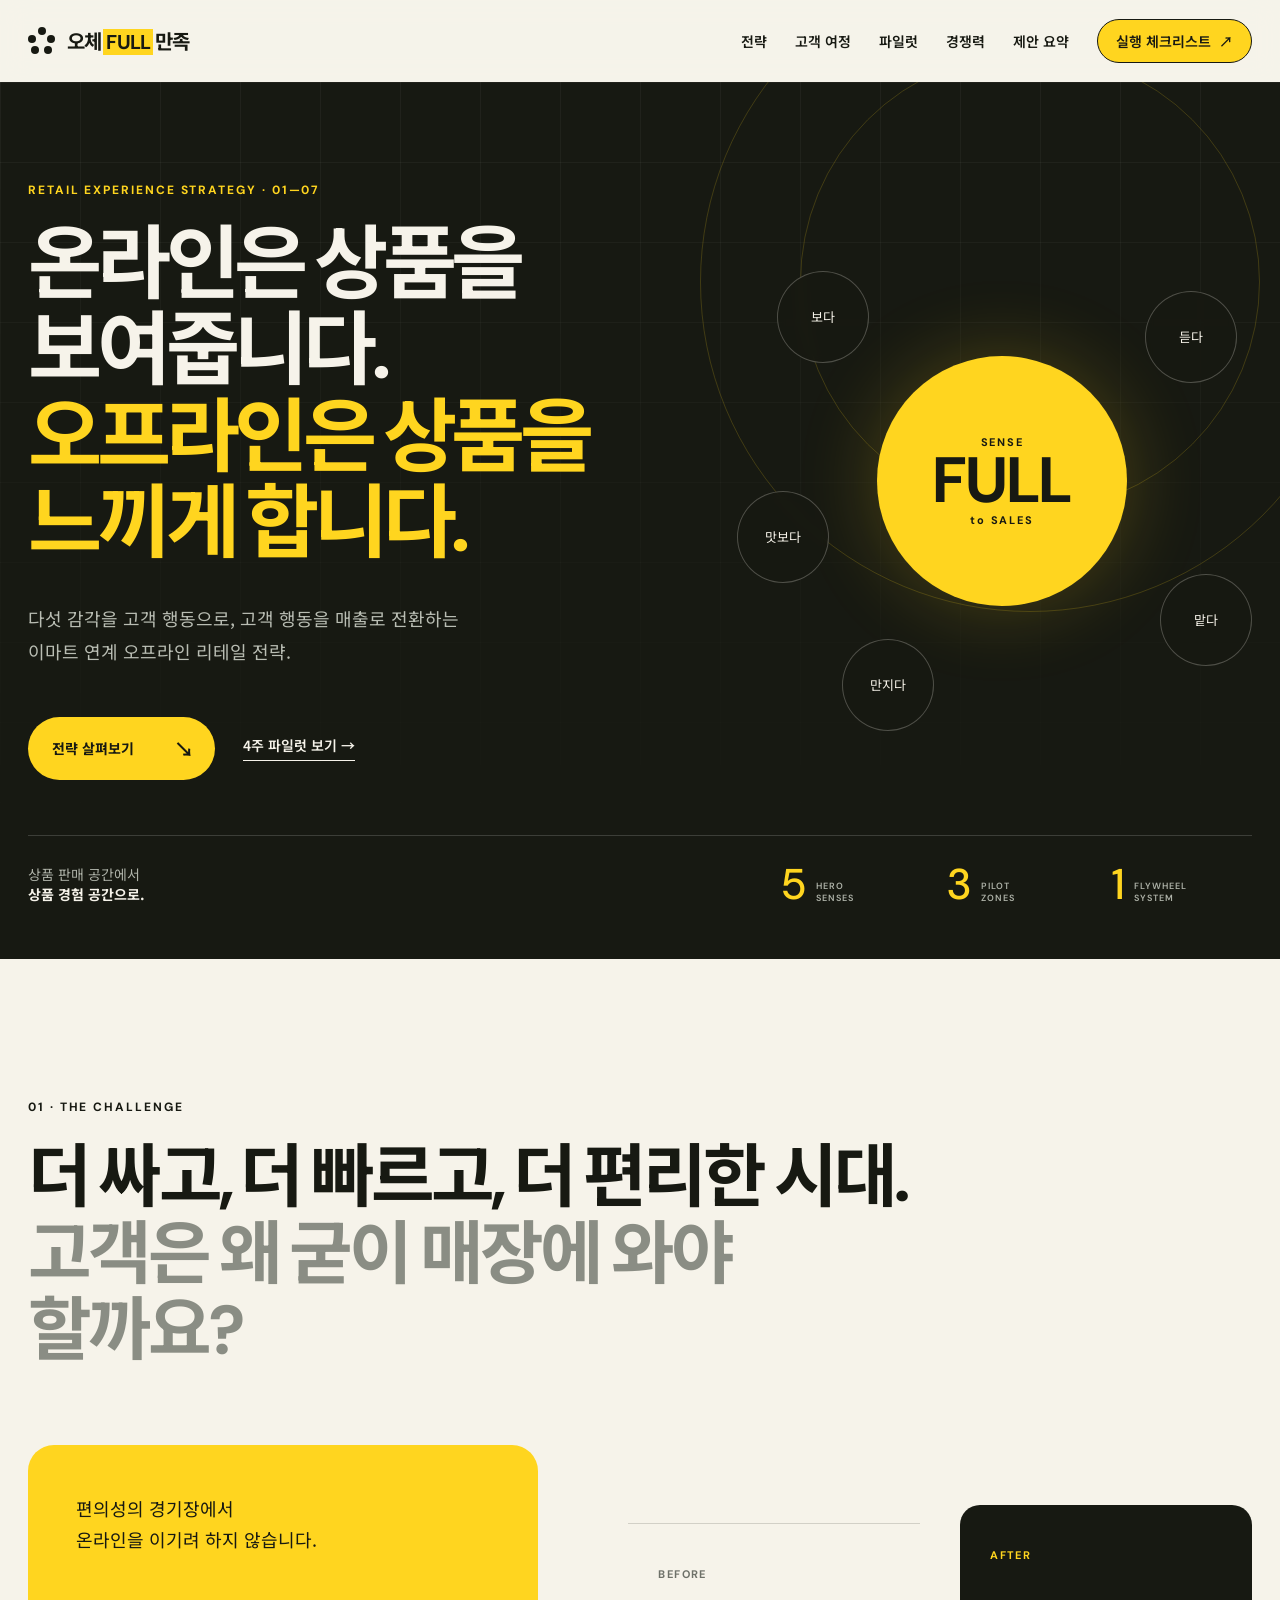
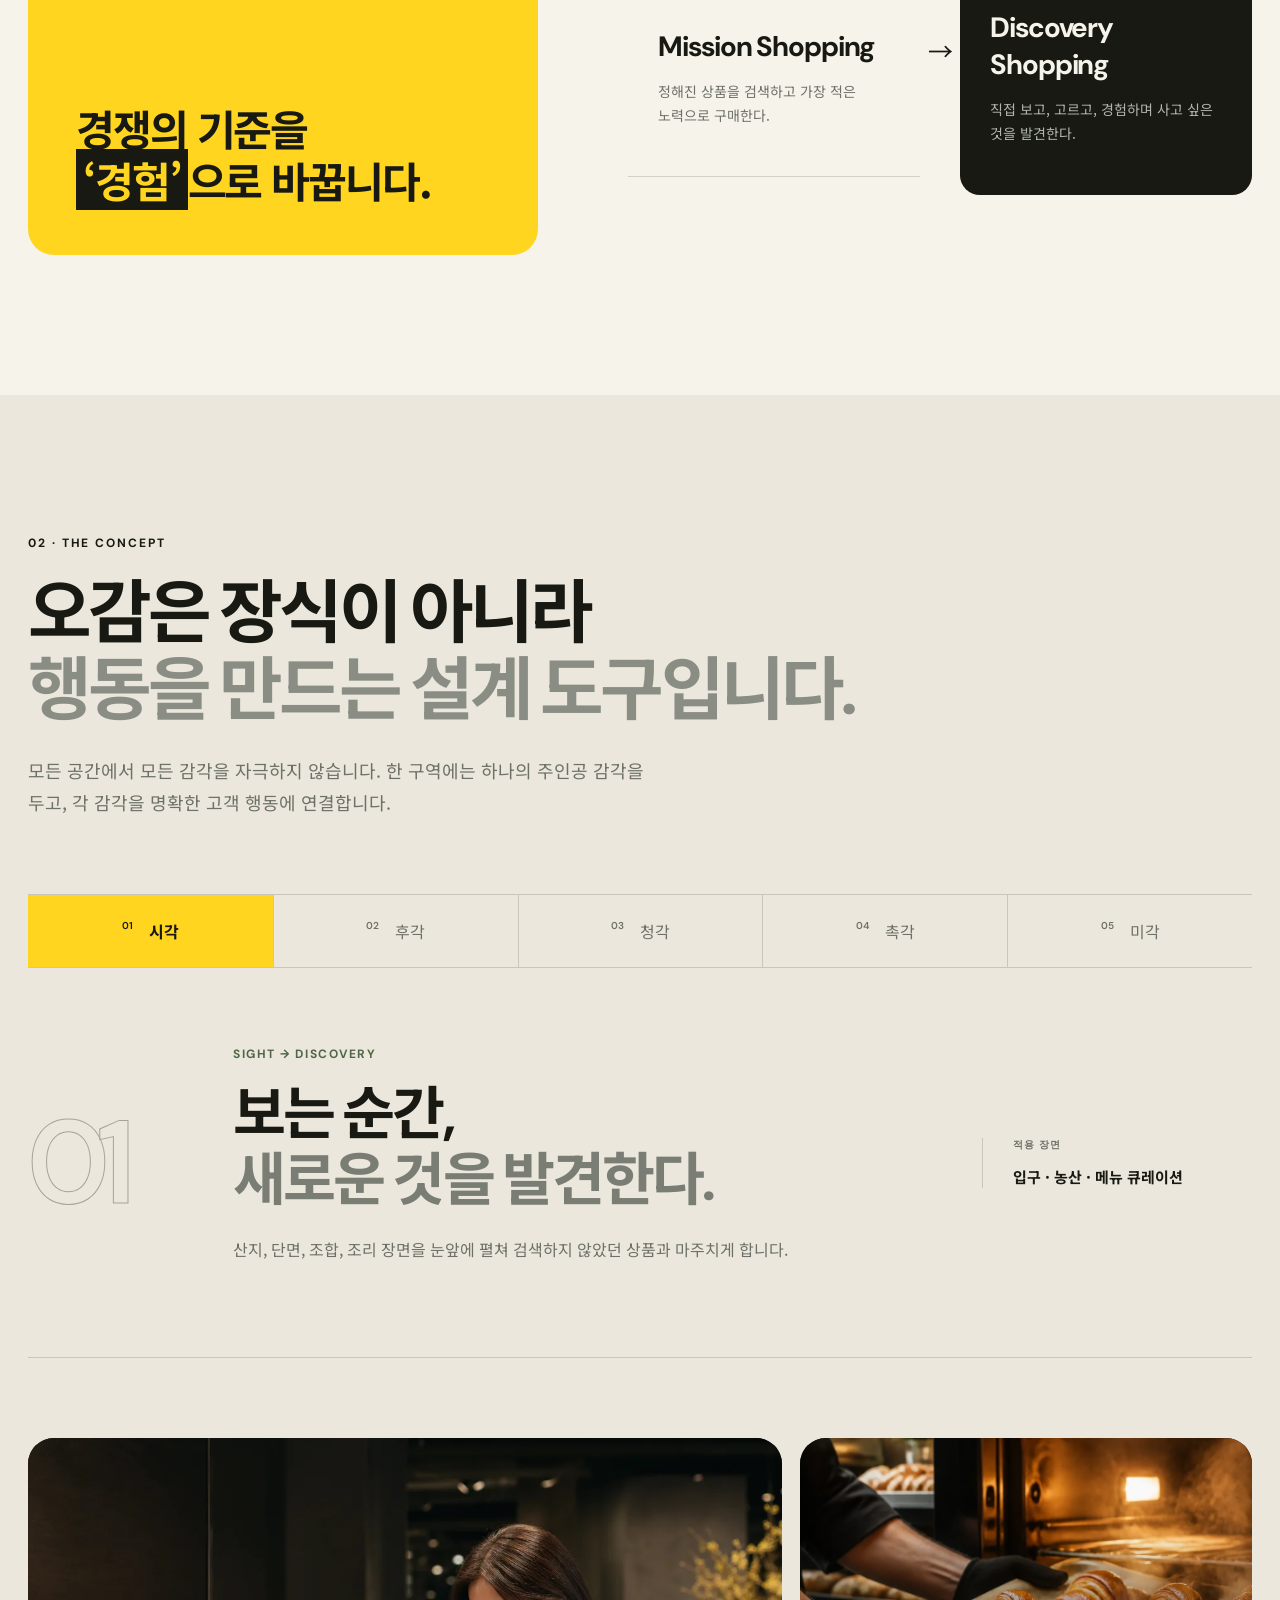
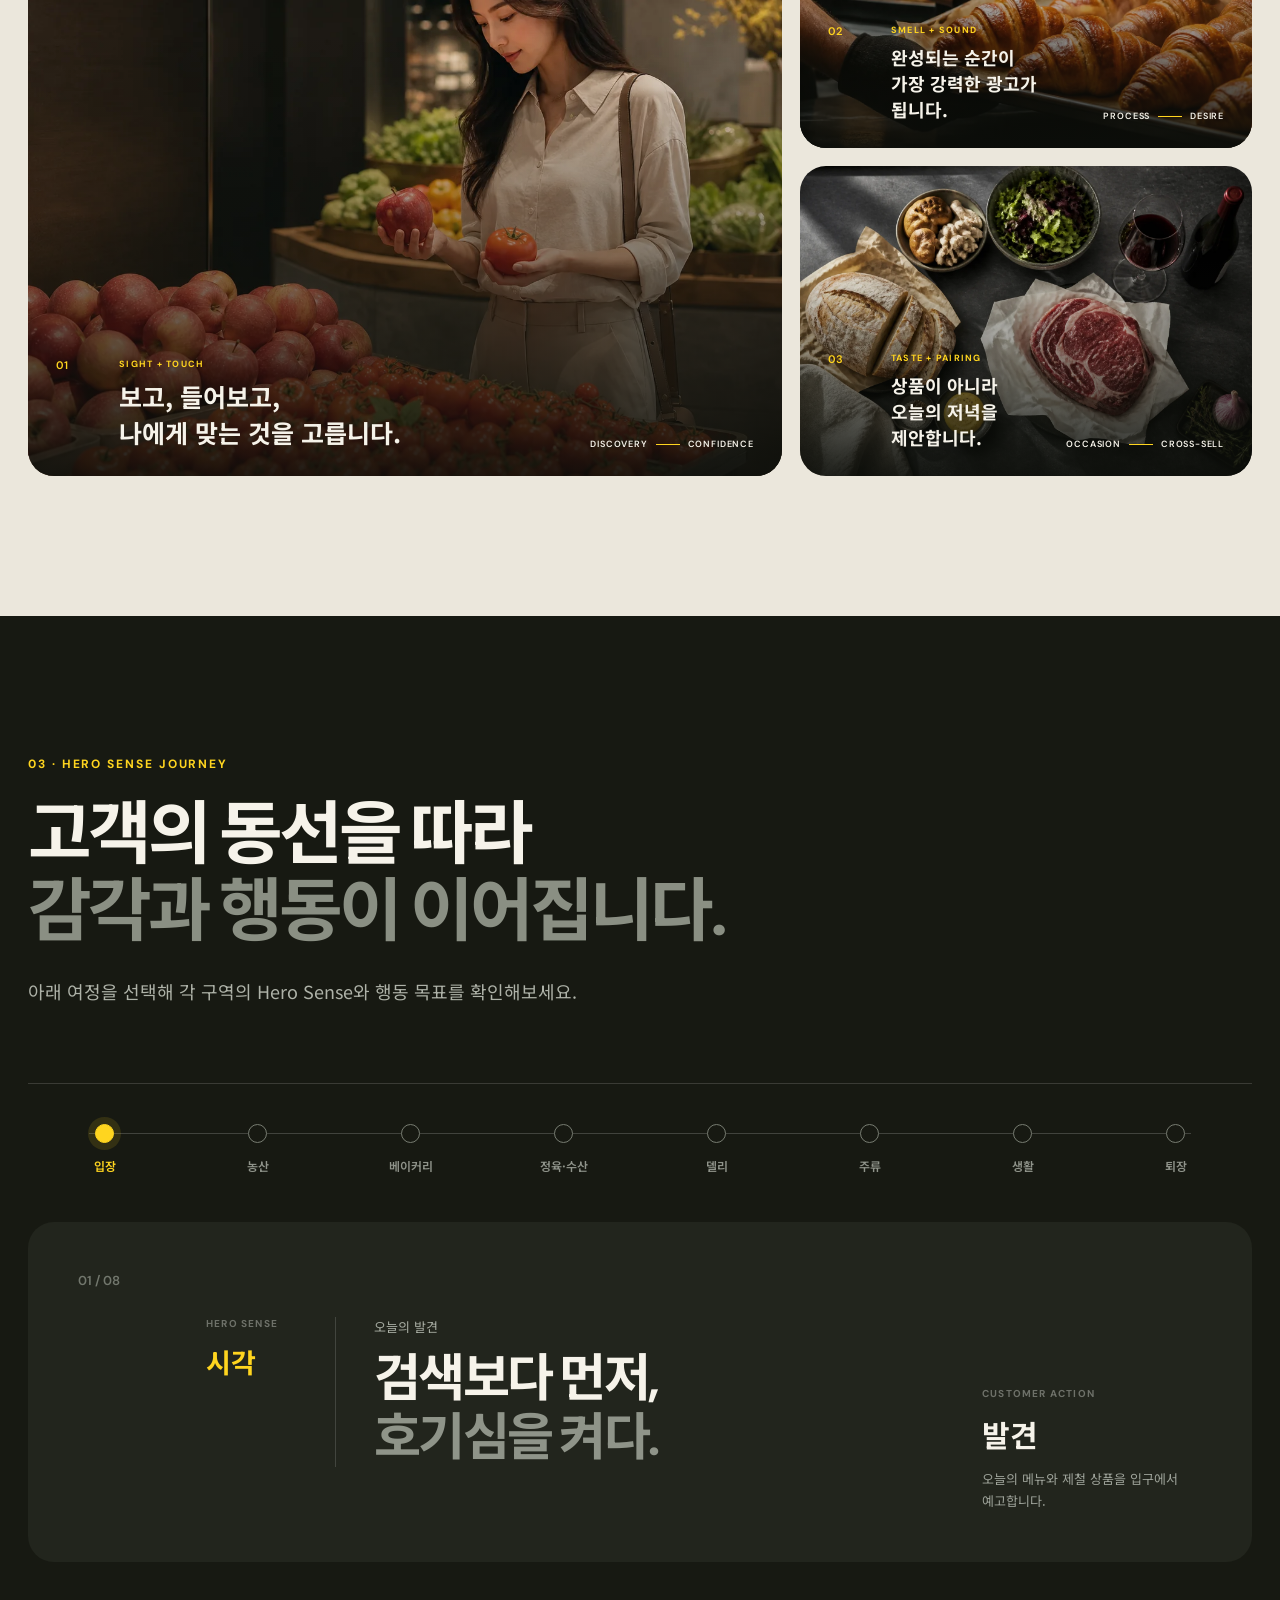
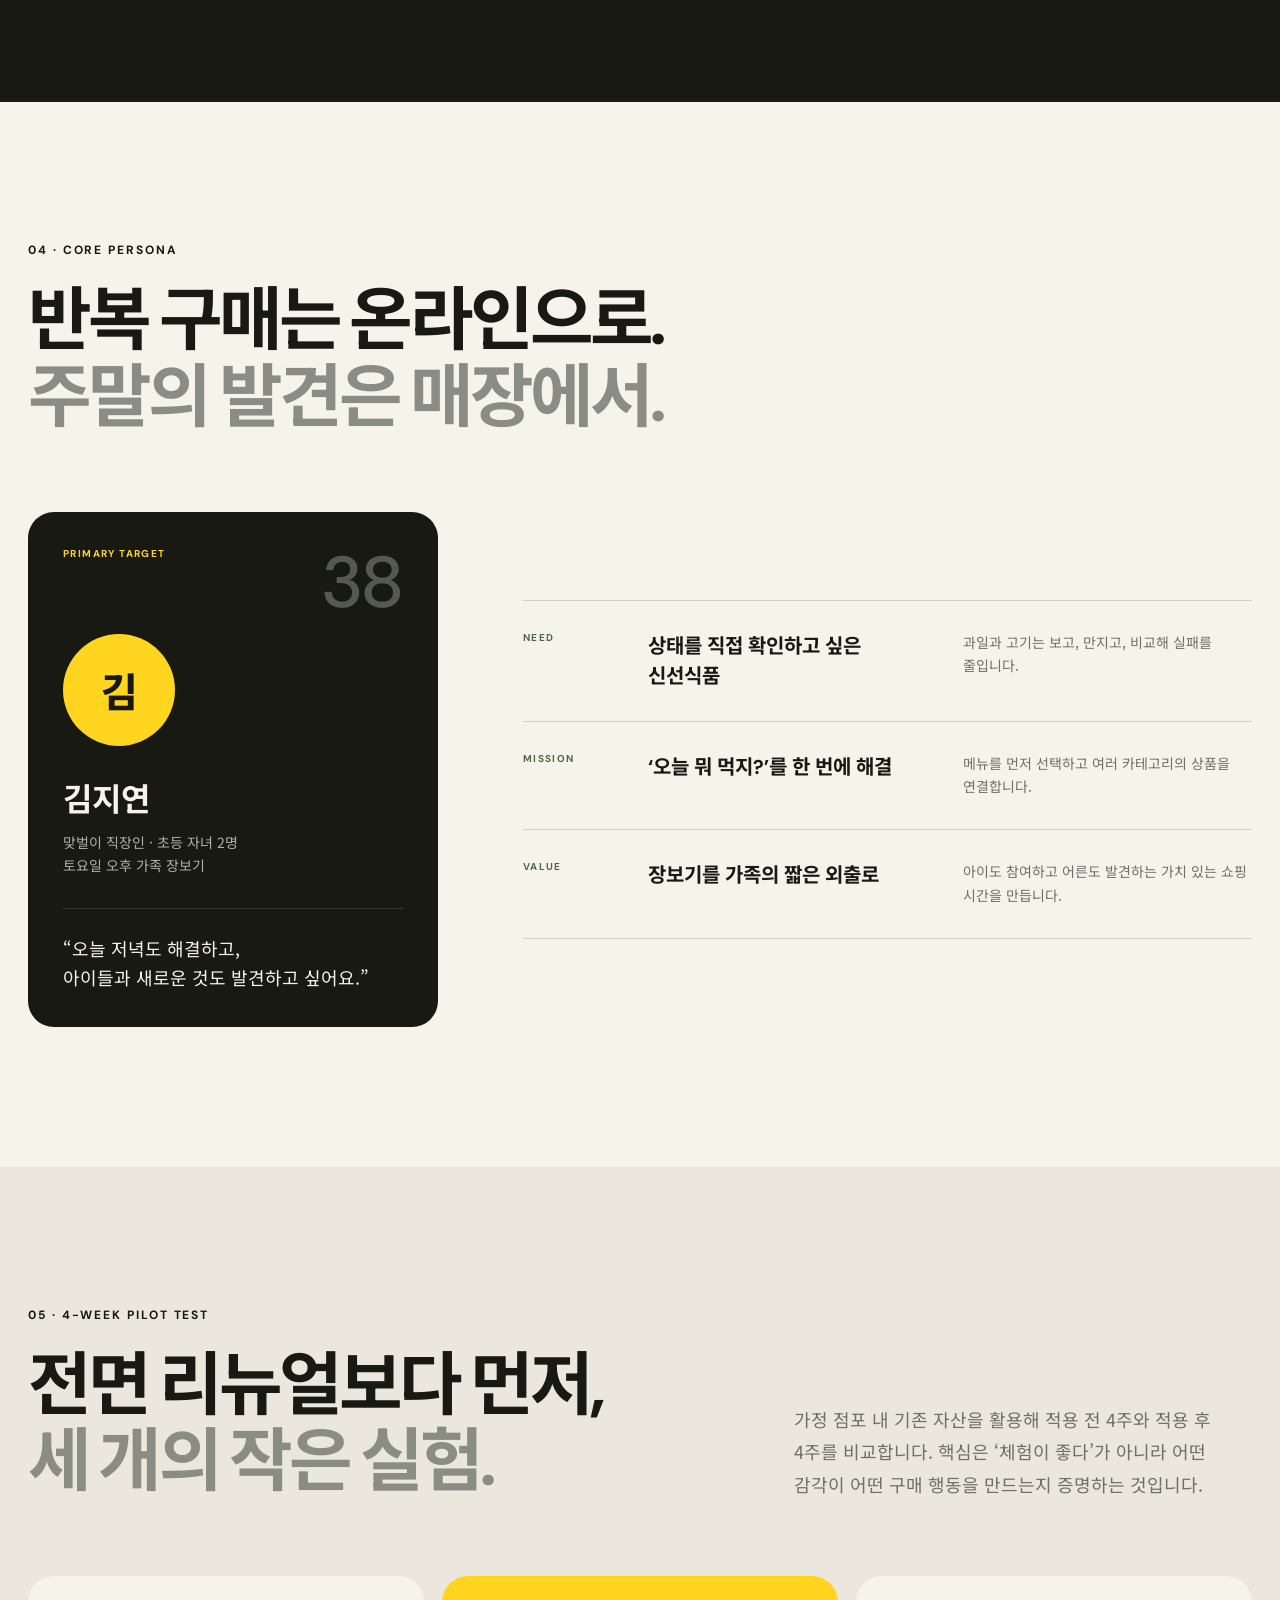
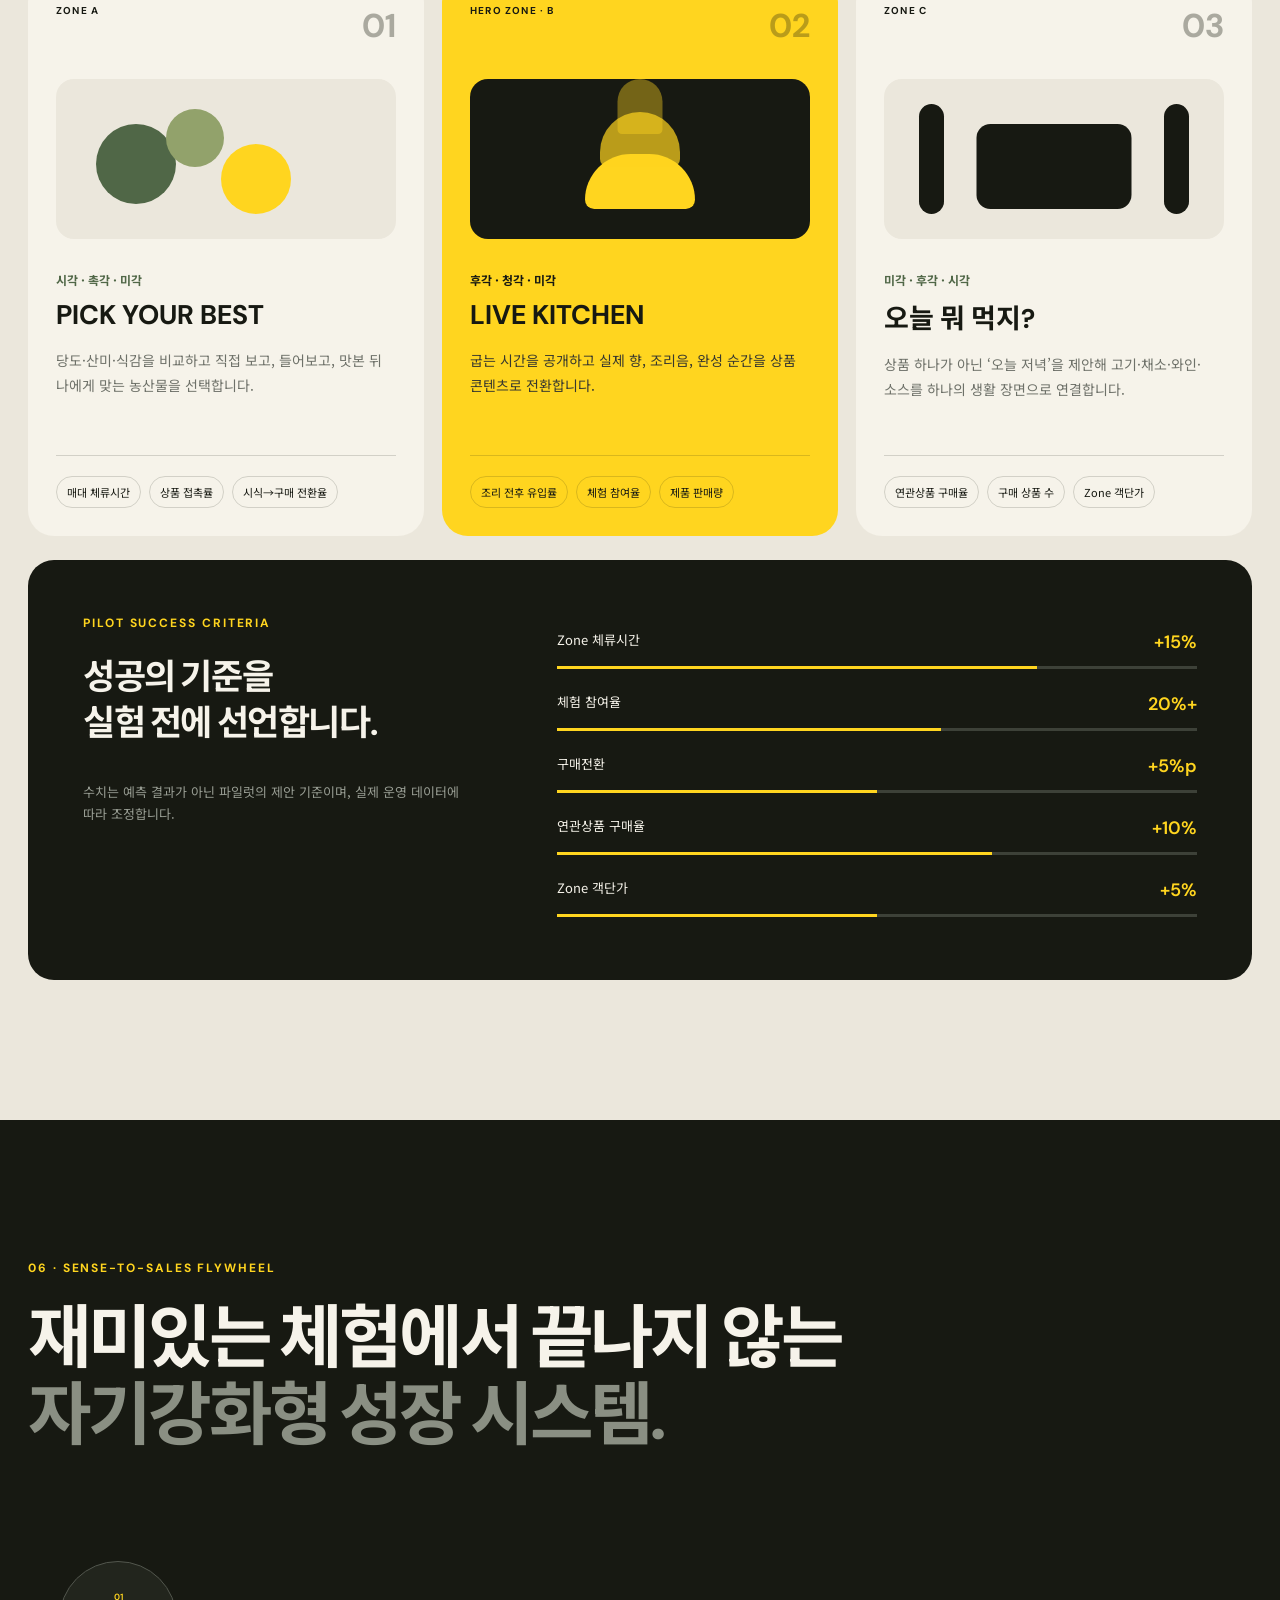
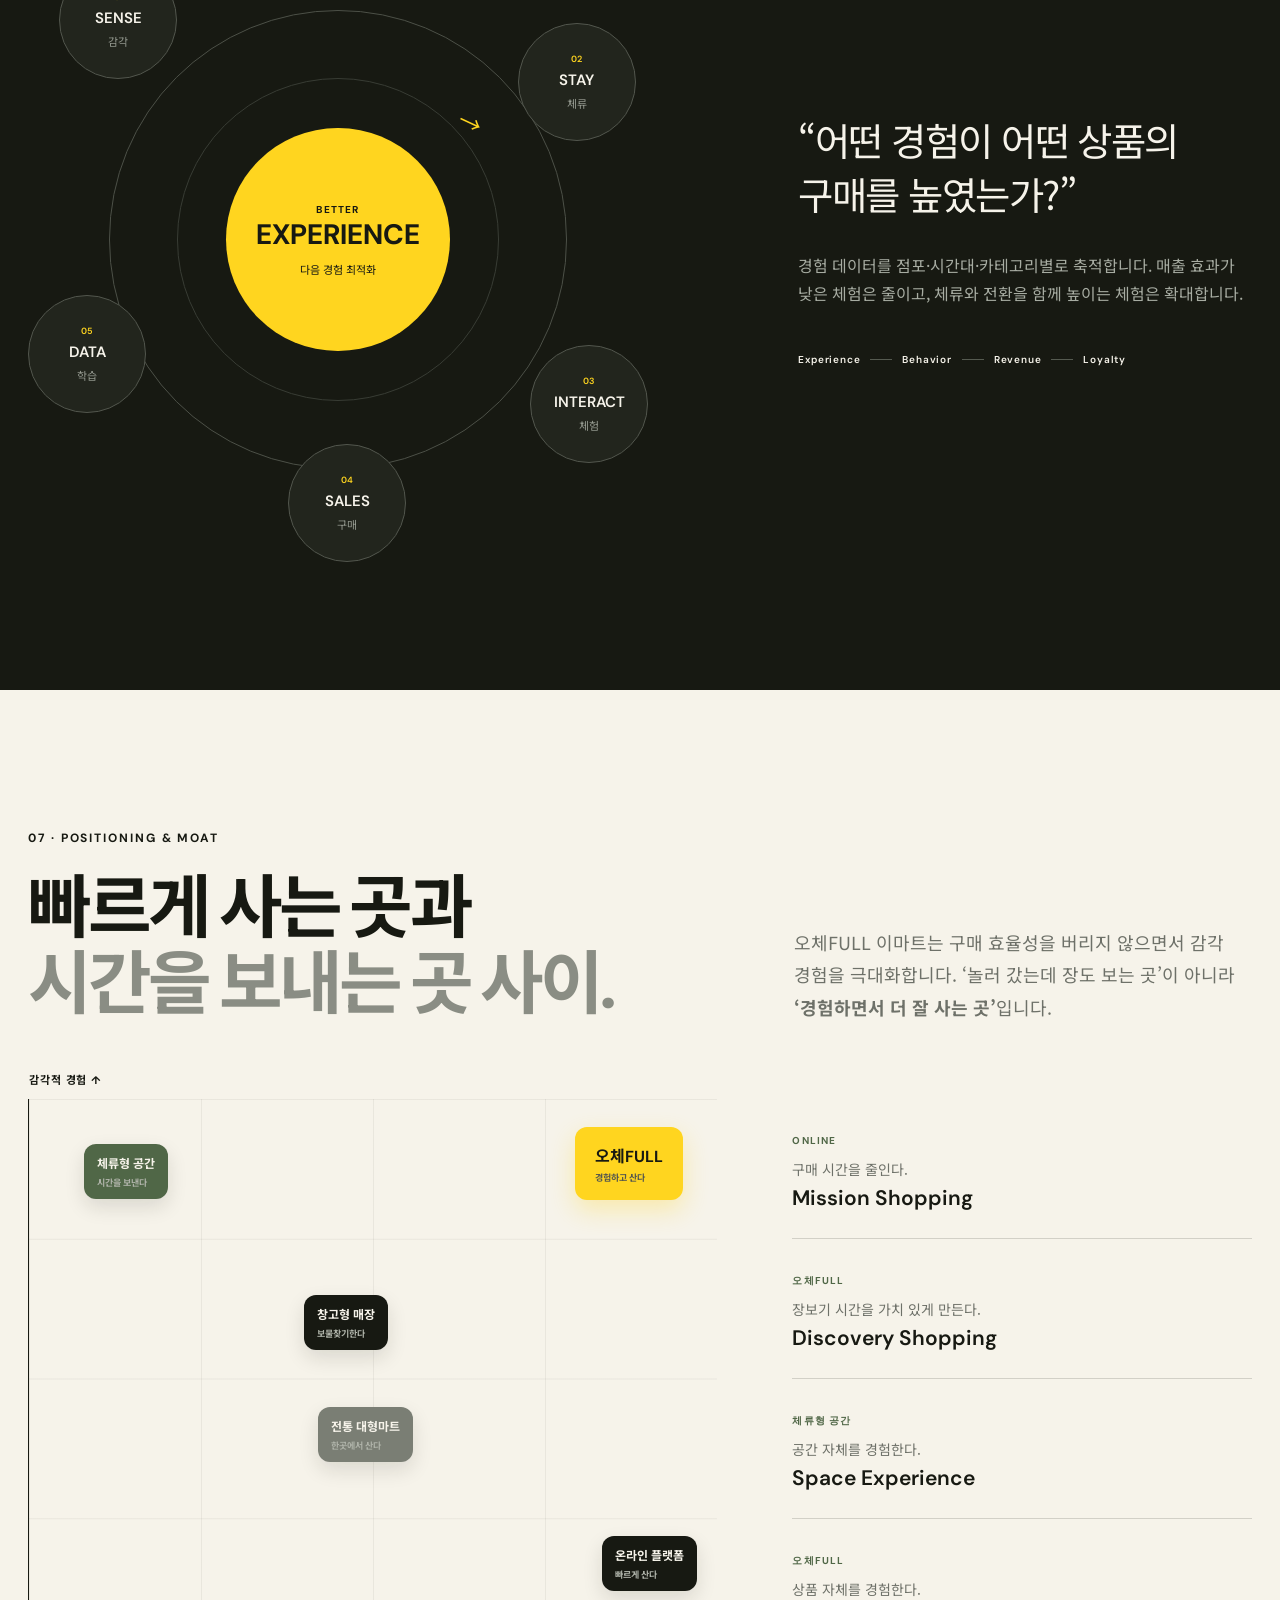
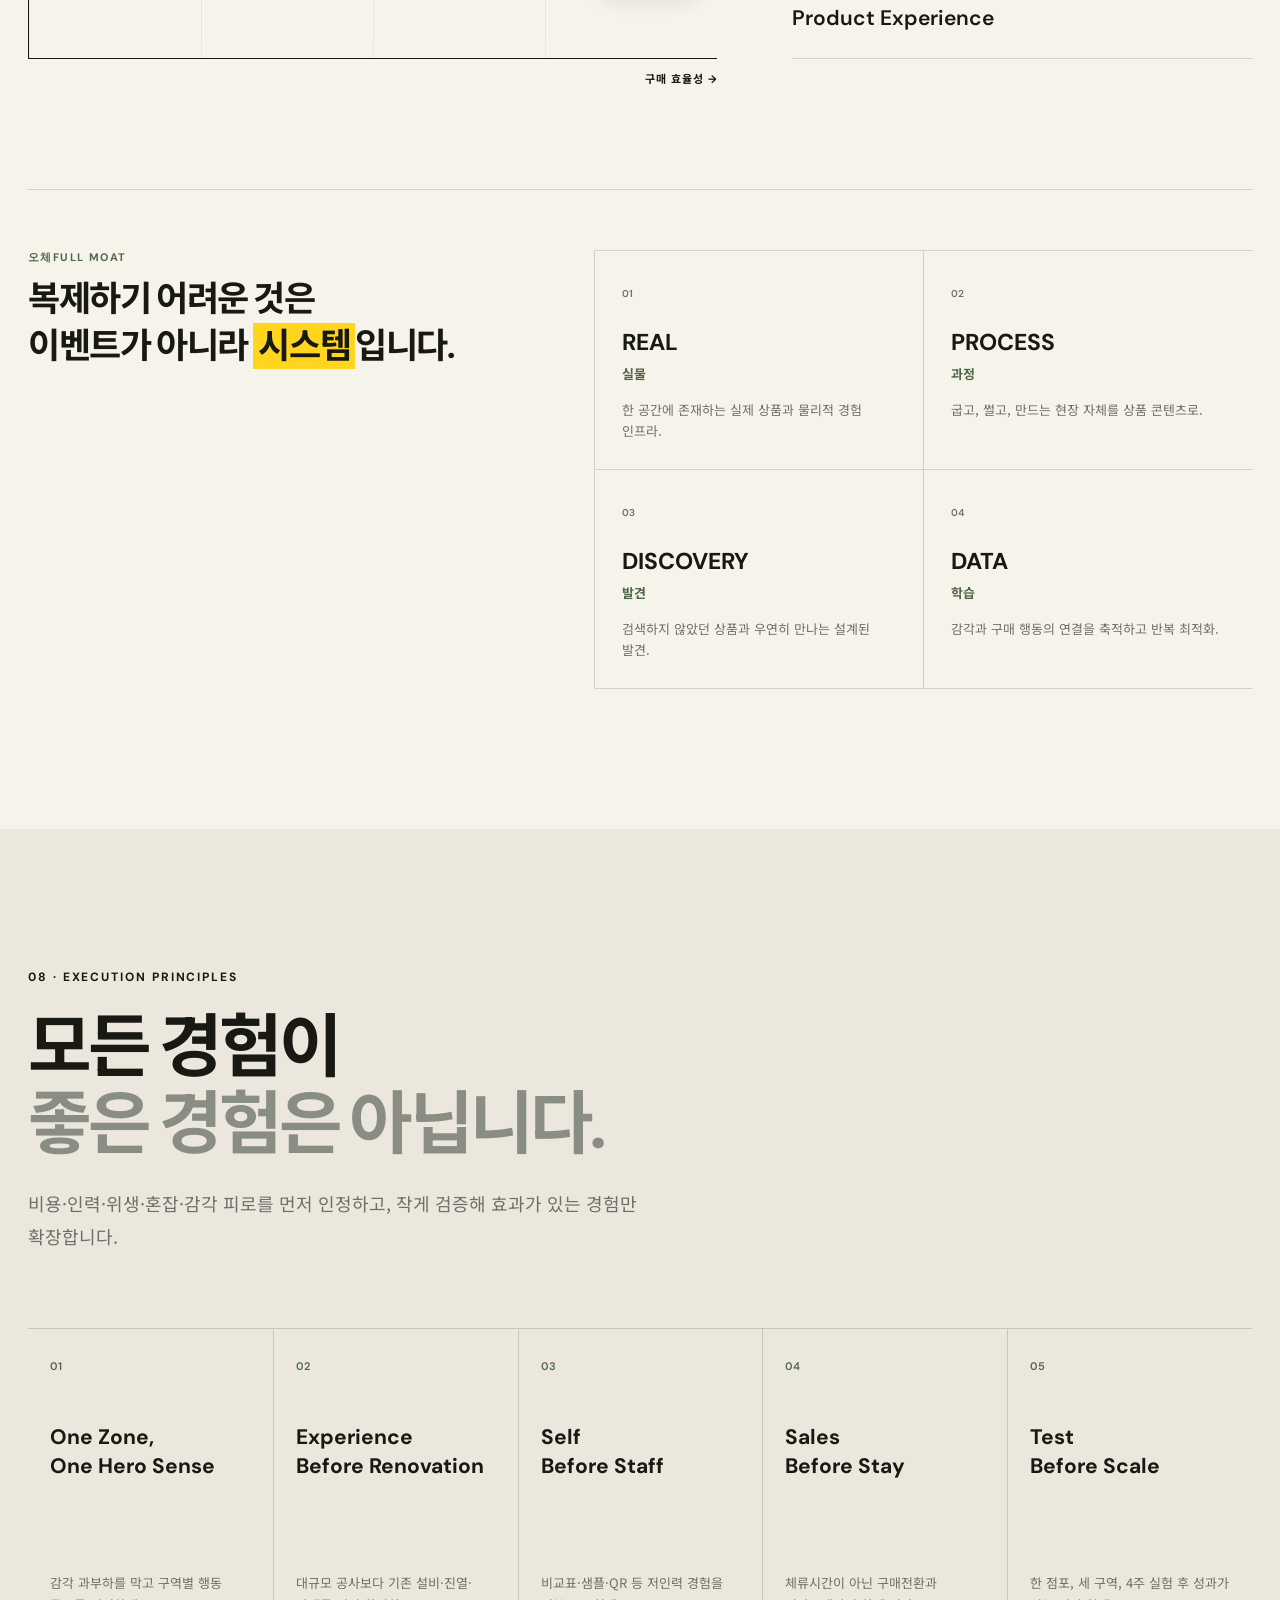
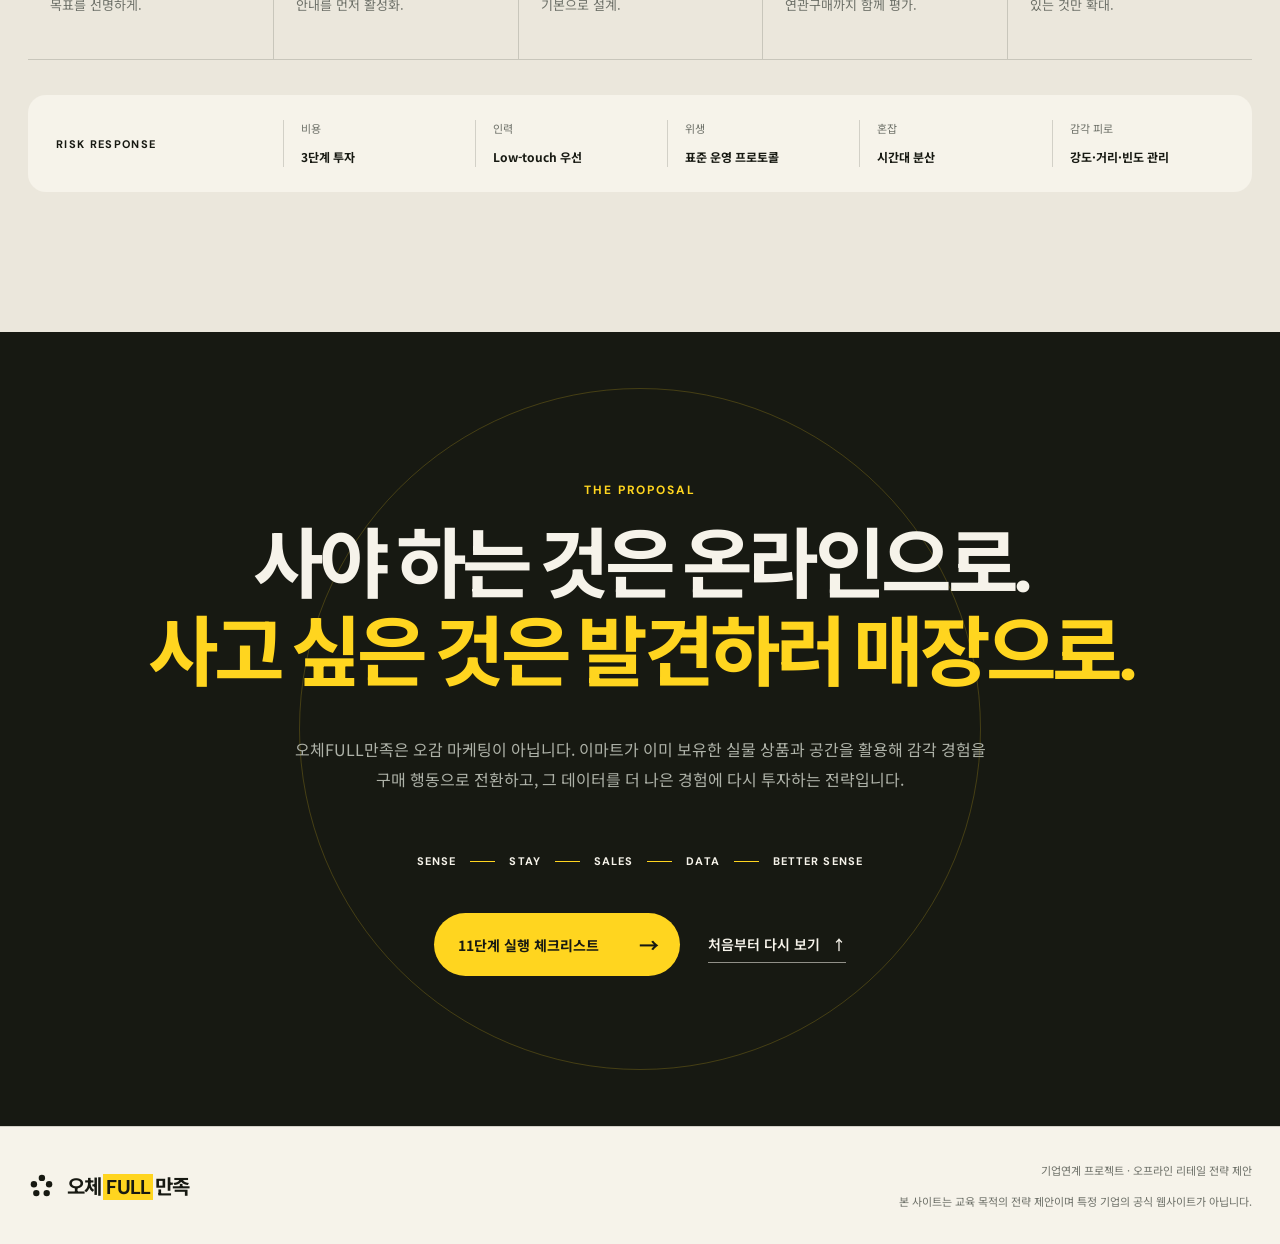
==== commit 93d6d8a0: "Connect proposal and checklist pages" ====
--- a/index.html
+++ b/index.html
@@ -25,7 +25,8 @@
       <a href="#journey">고객 여정</a>
       <a href="#pilot">파일럿</a>
       <a href="#moat">경쟁력</a>
-      <a class="nav-cta" href="#proposal">제안 요약</a>
+      <a href="#proposal">제안 요약</a>
+      <a class="nav-cta" href="web-checklist/">실행 체크리스트 <span aria-hidden="true">↗</span></a>
     </nav>
   </header>
 
@@ -309,7 +310,10 @@
         <h2 id="proposal-title">사야 하는 것은 온라인으로.<br><em>사고 싶은 것은 발견하러 매장으로.</em></h2>
         <p>오체FULL만족은 오감 마케팅이 아닙니다. 이마트가 이미 보유한 실물 상품과 공간을 활용해 감각 경험을 구매 행동으로 전환하고, 그 데이터를 더 나은 경험에 다시 투자하는 전략입니다.</p>
         <div class="proposal-line"><span>SENSE</span><i></i><span>STAY</span><i></i><span>SALES</span><i></i><span>DATA</span><i></i><span>BETTER SENSE</span></div>
-        <a class="button button-yellow" href="#top">처음부터 다시 보기 <span aria-hidden="true">↑</span></a>
+        <div class="proposal-actions">
+          <a class="button button-yellow" href="web-checklist/">11단계 실행 체크리스트 <span aria-hidden="true">→</span></a>
+          <a class="proposal-top-link" href="#top">처음부터 다시 보기 <span aria-hidden="true">↑</span></a>
+        </div>
       </div>
     </section>
   </main>
--- a/styles.css
+++ b/styles.css
@@ -1,6 +1,6 @@
 :root{--yellow:#ffd51f;--ink:#171912;--ink-2:#22251d;--paper:#f6f3ea;--warm:#ebe7dc;--white:#fff;--muted:#6e7169;--green:#506747;--line:rgba(23,25,18,.16);--max:1240px;--radius:26px;--ease:cubic-bezier(.22,1,.36,1)}
 *{box-sizing:border-box}html{scroll-behavior:smooth}body{margin:0;background:var(--paper);color:var(--ink);font-family:"Noto Sans KR",sans-serif;word-break:keep-all}a{color:inherit;text-decoration:none}button{font:inherit}h1,h2,h3,h4,p{margin-top:0}h1,h2,h3,.brand,.eyebrow,.sense-en,.pilot-index,.position-map,.proposal-line{font-family:"DM Sans","Noto Sans KR",sans-serif}.sr-only{position:absolute;width:1px;height:1px;padding:0;margin:-1px;overflow:hidden;clip:rect(0,0,0,0);white-space:nowrap;border:0}.scroll-progress{position:fixed;left:0;top:0;width:100%;height:3px;z-index:1000}.scroll-progress span{display:block;width:0;height:100%;background:var(--yellow)}
-.site-header{height:82px;padding:0 max(28px,calc((100vw - var(--max))/2));display:flex;align-items:center;justify-content:space-between;background:rgba(246,243,234,.9);backdrop-filter:blur(14px);position:sticky;top:0;z-index:100;border-bottom:1px solid transparent;transition:.3s}.site-header.scrolled{border-color:var(--line)}.brand{display:flex;align-items:center;gap:12px;font-weight:700;font-size:20px;letter-spacing:-.04em}.brand>span:last-child>span{background:var(--yellow);padding:0 3px;margin:0 2px}.brand-mark{width:27px;height:27px;position:relative;display:block}.brand-mark i{position:absolute;width:8px;height:8px;background:var(--ink);border-radius:50%}.brand-mark i:nth-child(1){left:10px;top:0}.brand-mark i:nth-child(2){right:0;top:8px}.brand-mark i:nth-child(3){right:3px;bottom:0}.brand-mark i:nth-child(4){left:3px;bottom:0}.brand-mark i:nth-child(5){left:0;top:8px}.primary-nav{display:flex;align-items:center;gap:34px;font-size:14px;font-weight:600}.primary-nav a:not(.nav-cta){position:relative}.primary-nav a:not(.nav-cta)::after{content:"";position:absolute;left:0;bottom:-6px;width:0;height:2px;background:var(--ink);transition:.25s}.primary-nav a:hover::after,.primary-nav a.active::after{width:100%}.nav-cta{padding:11px 18px;border:1px solid var(--ink);border-radius:999px}.menu-toggle{display:none;border:0;background:none;width:40px;height:40px;position:relative}.menu-toggle i{position:absolute;left:9px;width:22px;height:2px;background:var(--ink);transition:.3s}.menu-toggle i:first-of-type{top:15px}.menu-toggle i:last-of-type{top:23px}
+.site-header{height:82px;padding:0 max(28px,calc((100vw - var(--max))/2));display:flex;align-items:center;justify-content:space-between;background:rgba(246,243,234,.9);backdrop-filter:blur(14px);position:sticky;top:0;z-index:100;border-bottom:1px solid transparent;transition:.3s}.site-header.scrolled{border-color:var(--line)}.brand{display:flex;align-items:center;gap:12px;font-weight:700;font-size:20px;letter-spacing:-.04em}.brand>span:last-child>span{background:var(--yellow);padding:0 3px;margin:0 2px}.brand-mark{width:27px;height:27px;position:relative;display:block}.brand-mark i{position:absolute;width:8px;height:8px;background:var(--ink);border-radius:50%}.brand-mark i:nth-child(1){left:10px;top:0}.brand-mark i:nth-child(2){right:0;top:8px}.brand-mark i:nth-child(3){right:3px;bottom:0}.brand-mark i:nth-child(4){left:3px;bottom:0}.brand-mark i:nth-child(5){left:0;top:8px}.primary-nav{display:flex;align-items:center;gap:28px;font-size:14px;font-weight:600}.primary-nav a:not(.nav-cta){position:relative}.primary-nav a:not(.nav-cta)::after{content:"";position:absolute;left:0;bottom:-6px;width:0;height:2px;background:var(--ink);transition:.25s}.primary-nav a:hover::after,.primary-nav a.active::after{width:100%}.nav-cta{display:inline-flex;align-items:center;gap:8px;padding:11px 18px;border:1px solid var(--ink);border-radius:999px;background:var(--yellow);transition:transform .25s,box-shadow .25s}.nav-cta:hover{transform:translateY(-2px);box-shadow:0 8px 24px rgba(23,25,18,.12)}.menu-toggle{display:none;border:0;background:none;width:40px;height:40px;position:relative}.menu-toggle i{position:absolute;left:9px;width:22px;height:2px;background:var(--ink);transition:.3s}.menu-toggle i:first-of-type{top:15px}.menu-toggle i:last-of-type{top:23px}
 .section-pad{padding:140px max(28px,calc((100vw - var(--max))/2))}.section-dark{background:var(--ink);color:var(--paper)}.section-warm{background:var(--warm)}.eyebrow{font-size:12px;font-weight:700;letter-spacing:.16em;margin-bottom:24px}.eyebrow.light{color:var(--yellow)}.section-heading{max-width:900px;margin-bottom:76px}.section-heading h2{font-size:clamp(38px,5.4vw,72px);line-height:1.11;letter-spacing:-.055em;margin-bottom:25px}.section-heading h2 span{color:#8a8d84}.section-dark .section-heading h2 span{color:#8a8f83}.heading-copy{max-width:630px;font-size:18px;line-height:1.8;color:var(--muted)}.light-copy{color:#aeb2a8}.heading-split{max-width:none;display:grid;grid-template-columns:1.2fr .8fr;align-items:end;gap:80px}.heading-split h2{margin:0}.heading-split .heading-copy{margin:0}.reveal{opacity:0;transform:translateY(30px);transition:opacity .8s var(--ease),transform .8s var(--ease)}.reveal.visible{opacity:1;transform:none}
 .hero{min-height:calc(100vh - 82px);position:relative;overflow:hidden;padding:100px max(28px,calc((100vw - var(--max))/2)) 55px;display:grid;grid-template-columns:1.15fr .85fr;align-items:center}.hero-grid{position:absolute;inset:0;background-image:linear-gradient(rgba(255,255,255,.045) 1px,transparent 1px),linear-gradient(90deg,rgba(255,255,255,.045) 1px,transparent 1px);background-size:80px 80px;mask-image:linear-gradient(to bottom,black,transparent 90%)}.hero-orbit{position:absolute;border:1px solid rgba(255,213,31,.18);border-radius:50%;pointer-events:none}.orbit-one{width:660px;height:660px;right:-80px;top:-130px}.orbit-two{width:460px;height:460px;right:20px;top:-30px}.hero-copy{position:relative;z-index:2}.hero h1{font-size:clamp(45px,6.3vw,86px);line-height:1.07;letter-spacing:-.065em;margin-bottom:35px}.hero h1 em{font-style:normal;color:var(--yellow)}.hero-lead{font-size:18px;line-height:1.8;color:#b9bdb3}.hero-actions{margin-top:50px;display:flex;gap:28px;align-items:center}.button{display:inline-flex;align-items:center;justify-content:space-between;gap:40px;padding:17px 21px 17px 24px;border-radius:999px;font-weight:700;font-size:14px;transition:transform .25s,background .25s}.button:hover{transform:translateY(-3px)}.button-yellow{background:var(--yellow);color:var(--ink)}.button span{font-size:20px}.text-link{font-size:14px;font-weight:600;border-bottom:1px solid currentColor;padding-bottom:5px}.light-link{color:var(--paper)}.hero-visual{position:relative;width:min(500px,40vw);aspect-ratio:1;margin-left:auto}.sense-core{position:absolute;inset:25%;border-radius:50%;background:var(--yellow);color:var(--ink);display:flex;flex-direction:column;align-items:center;justify-content:center;box-shadow:0 0 80px rgba(255,213,31,.22)}.sense-core span,.sense-core small{font:700 11px "DM Sans";letter-spacing:.16em}.sense-core strong{font:700 clamp(44px,5vw,70px) "DM Sans";line-height:1}.sense-dot{position:absolute;width:92px;height:92px;border:1px solid rgba(246,243,234,.25);border-radius:50%;display:flex;align-items:center;justify-content:center;font-size:13px;background:rgba(23,25,18,.7);backdrop-filter:blur(5px)}.dot-1{left:5%;top:8%}.dot-2{right:3%;top:12%}.dot-3{right:0;bottom:13%}.dot-4{left:18%;bottom:0}.dot-5{left:-3%;top:52%}.hero-bottom{position:relative;z-index:2;grid-column:1/-1;margin-top:55px;padding-top:28px;border-top:1px solid rgba(255,255,255,.16);display:grid;grid-template-columns:1fr repeat(3,140px);gap:25px;align-items:end}.hero-bottom>p{margin:0;color:#aeb2a8;font-size:14px}.hero-bottom>p strong{color:var(--paper)}.hero-stat{display:flex;align-items:flex-end;gap:10px}.hero-stat strong{font:500 43px "DM Sans";line-height:.9;color:var(--yellow)}.hero-stat span{font:600 9px/1.35 "DM Sans";letter-spacing:.11em;color:#aeb2a8}
 .problem{background:var(--paper)}.problem-layout{display:grid;grid-template-columns:.9fr 1.1fr;gap:90px;align-items:stretch}.quote-panel{background:var(--yellow);border-radius:var(--radius);padding:48px;min-height:410px;display:flex;flex-direction:column;justify-content:space-between}.quote-panel p{font-size:18px;line-height:1.7}.quote-panel strong{font-size:clamp(30px,3.3vw,48px);line-height:1.25;letter-spacing:-.05em}.quote-panel mark{background:var(--ink);color:var(--yellow);padding:0 7px}.shift-list{display:grid;grid-template-columns:1fr 40px 1fr;align-items:center}.shift-list article{padding:35px 30px;border-top:1px solid var(--line);border-bottom:1px solid var(--line);min-height:250px}.shift-list article.active{background:var(--ink);color:var(--paper);border-radius:20px;border:0}.shift-list article span{font:700 11px "DM Sans";letter-spacing:.13em;color:var(--muted)}.shift-list article.active span{color:var(--yellow)}.shift-list h3{font-size:28px;letter-spacing:-.04em;margin:45px 0 15px}.shift-list p{color:var(--muted);line-height:1.7;font-size:14px}.shift-list .active p{color:#b1b5ab}.shift-arrow{text-align:center;font-size:25px}
@@ -11,7 +11,7 @@
 .flywheel-layout{display:grid;grid-template-columns:1.2fr .8fr;gap:90px;align-items:center}.flywheel-diagram{position:relative;aspect-ratio:1;max-width:620px}.fly-ring{position:absolute;border-radius:50%;inset:13%;border:1px solid #4c5047}.ring-b{inset:24%;border-color:#383c34}.fly-ring::after{content:"→";position:absolute;right:5%;top:8%;color:var(--yellow);font-size:23px;transform:rotate(25deg)}.fly-core{position:absolute;inset:32%;background:var(--yellow);color:var(--ink);border-radius:50%;display:flex;flex-direction:column;align-items:center;justify-content:center;text-align:center}.fly-core small{font:700 10px "DM Sans";letter-spacing:.12em}.fly-core strong{font:700 clamp(18px,2.2vw,30px) "DM Sans"}.fly-core span{font-size:11px;margin-top:8px}.fly-node{position:absolute;width:118px;height:118px;background:var(--ink-2);border:1px solid #52564d;border-radius:50%;display:flex;flex-direction:column;align-items:center;justify-content:center}.fly-node span{font:600 9px "DM Sans";color:var(--yellow)}.fly-node strong{font:600 15px "DM Sans";margin:5px 0}.fly-node small{color:#969b91;font-size:11px}.n1{left:5%;top:5%}.n2{right:2%;top:15%}.n3{right:0;bottom:14%}.n4{left:42%;bottom:-2%}.n5{left:0;bottom:22%}.flywheel-copy blockquote{font-size:clamp(27px,3vw,40px);line-height:1.4;letter-spacing:-.04em;margin:0 0 30px}.flywheel-copy>p{color:#a7aca2;line-height:1.8}.fly-rule{margin-top:45px;display:flex;align-items:center;gap:10px;flex-wrap:wrap}.fly-rule span{font:600 10px "DM Sans";letter-spacing:.08em}.fly-rule i{width:22px;height:1px;background:#555a50}
 .position-grid{display:grid;grid-template-columns:1.2fr .8fr;gap:75px;align-items:center}.position-map{height:560px;border-left:1px solid var(--ink);border-bottom:1px solid var(--ink);position:relative;background-image:linear-gradient(rgba(23,25,18,.06) 1px,transparent 1px),linear-gradient(90deg,rgba(23,25,18,.06) 1px,transparent 1px);background-size:25% 25%}.axis-y,.axis-x{position:absolute;font-size:11px;font-weight:700;letter-spacing:.08em}.axis-y{left:0;top:-28px}.axis-x{right:0;bottom:-28px}.competitor{position:absolute;padding:10px 13px;border-radius:12px;background:var(--ink);color:var(--paper);font-size:12px;font-weight:700;box-shadow:0 8px 20px rgba(23,25,18,.12)}.competitor small{display:block;color:#aeb2a8;font-size:9px;margin-top:4px}.c-online{right:3%;bottom:12%}.c-mart{left:42%;bottom:35%;background:#7a7e74}.c-leisure{left:8%;top:8%;background:var(--green)}.c-costco{left:40%;top:35%}.c-full{right:5%;top:5%;background:var(--yellow);color:var(--ink);font-size:16px;padding:16px 20px;box-shadow:0 10px 25px rgba(255,213,31,.3)}.c-full small{color:#55574e}.channel-lines>div{padding:26px 0;border-bottom:1px solid var(--line)}.channel-lines span{font:700 10px "DM Sans";letter-spacing:.12em;color:var(--green)}.channel-lines p{font-size:14px;color:var(--muted);margin:10px 0 5px}.channel-lines strong{font:600 21px "DM Sans"}.moat-wrap{margin-top:130px;border-top:1px solid var(--line);padding-top:60px;display:grid;grid-template-columns:.85fr 1.15fr;gap:80px}.moat-title>p{font:700 11px "DM Sans";letter-spacing:.13em;color:var(--green)}.moat-title h3{font-size:35px;line-height:1.35;letter-spacing:-.04em}.moat-title em{font-style:normal;background:var(--yellow);padding:0 5px}.moat-list{display:grid;grid-template-columns:repeat(2,1fr)}.moat-list article{padding:27px;border-left:1px solid var(--line);border-bottom:1px solid var(--line)}.moat-list article:nth-child(-n+2){border-top:1px solid var(--line)}.moat-list span{font:600 10px "DM Sans";color:var(--muted)}.moat-list h4{font:700 23px "DM Sans";margin:25px 0 3px}.moat-list strong{font-size:13px;color:var(--green)}.moat-list p{font-size:13px;line-height:1.65;color:var(--muted);margin:15px 0 0}
 .principle-list{display:grid;grid-template-columns:repeat(5,1fr);border-top:1px solid var(--line);border-bottom:1px solid var(--line)}.principle-list article{min-height:330px;padding:30px 22px;display:flex;flex-direction:column}.principle-list article+article{border-left:1px solid var(--line)}.principle-list span{font:600 11px "DM Sans";color:var(--green)}.principle-list h3{font-size:21px;line-height:1.4;margin-top:50px}.principle-list p{font-size:13px;line-height:1.7;color:var(--muted);margin-top:auto}.risk-strip{margin-top:35px;padding:25px 28px;background:var(--paper);border-radius:18px;display:grid;grid-template-columns:1.2fr repeat(5,1fr);gap:20px;align-items:center}.risk-strip>p{font:700 11px "DM Sans";letter-spacing:.12em;margin:0}.risk-strip div{border-left:1px solid var(--line);padding-left:17px}.risk-strip span{display:block;font-size:11px;color:var(--muted);margin-bottom:7px}.risk-strip strong{font-size:12px}
-.proposal{padding:150px max(28px,calc((100vw - var(--max))/2));text-align:center;position:relative;overflow:hidden}.proposal::before{content:"";position:absolute;width:680px;height:680px;border:1px solid rgba(255,213,31,.2);border-radius:50%;left:50%;top:50%;transform:translate(-50%,-50%)}.proposal-inner{position:relative;z-index:1;max-width:1000px;margin:auto}.proposal h2{font-size:clamp(44px,6vw,80px);line-height:1.15;letter-spacing:-.06em;margin-bottom:35px}.proposal h2 em{font-style:normal;color:var(--yellow)}.proposal-inner>p:not(.eyebrow){max-width:720px;margin:0 auto;color:#aeb2a8;line-height:1.9}.proposal-line{display:flex;justify-content:center;align-items:center;gap:14px;flex-wrap:wrap;margin:60px 0 45px}.proposal-line span{font-size:11px;font-weight:700;letter-spacing:.1em}.proposal-line i{width:25px;height:1px;background:var(--yellow)}footer{padding:35px max(28px,calc((100vw - var(--max))/2));display:grid;grid-template-columns:1fr auto;align-items:center;gap:15px;border-top:1px solid var(--line)}.footer-brand{grid-row:1/3}.footer-brand .brand-mark{transform:scale(.8)}footer p{margin:0;text-align:right;font-size:11px;color:var(--muted)}
+.proposal{padding:150px max(28px,calc((100vw - var(--max))/2));text-align:center;position:relative;overflow:hidden}.proposal::before{content:"";position:absolute;width:680px;height:680px;border:1px solid rgba(255,213,31,.2);border-radius:50%;left:50%;top:50%;transform:translate(-50%,-50%)}.proposal-inner{position:relative;z-index:1;max-width:1000px;margin:auto}.proposal h2{font-size:clamp(44px,6vw,80px);line-height:1.15;letter-spacing:-.06em;margin-bottom:35px}.proposal h2 em{font-style:normal;color:var(--yellow)}.proposal-inner>p:not(.eyebrow){max-width:720px;margin:0 auto;color:#aeb2a8;line-height:1.9}.proposal-line{display:flex;justify-content:center;align-items:center;gap:14px;flex-wrap:wrap;margin:60px 0 45px}.proposal-line span{font-size:11px;font-weight:700;letter-spacing:.1em}.proposal-line i{width:25px;height:1px;background:var(--yellow)}.proposal-actions{display:flex;justify-content:center;align-items:center;gap:28px;flex-wrap:wrap}.proposal-top-link{padding:8px 0;border-bottom:1px solid rgba(246,243,234,.55);color:var(--paper);font-size:14px;font-weight:600}.proposal-top-link span{margin-left:8px}footer{padding:35px max(28px,calc((100vw - var(--max))/2));display:grid;grid-template-columns:1fr auto;align-items:center;gap:15px;border-top:1px solid var(--line)}.footer-brand{grid-row:1/3}.footer-brand .brand-mark{transform:scale(.8)}footer p{margin:0;text-align:right;font-size:11px;color:var(--muted)}
 @media(max-width:980px){.section-pad{padding-top:100px;padding-bottom:100px}.primary-nav{gap:18px}.hero{grid-template-columns:1fr;padding-top:80px}.hero-visual{position:absolute;right:-100px;top:130px;opacity:.35;width:450px}.hero-copy{max-width:760px}.hero-bottom{margin-top:90px}.heading-split,.problem-layout,.persona-grid,.flywheel-layout,.position-grid,.moat-wrap{grid-template-columns:1fr}.heading-split{gap:30px}.problem-layout{gap:30px}.pilot-card{padding:22px}.pilot-cards{gap:10px}.kpi-board{gap:45px}.journey-detail{grid-template-columns:70px 110px 1fr}.journey-action{grid-column:3}.principle-list{grid-template-columns:repeat(3,1fr)}.principle-list article:nth-child(4){border-left:0}.risk-strip{grid-template-columns:repeat(3,1fr)}.risk-strip>p{grid-column:1/-1}.position-map{max-width:740px;width:100%}.moat-wrap{gap:35px}}
 @media(max-width:760px){.site-header{height:68px;padding:0 20px}.menu-toggle{display:block;z-index:2}.menu-toggle[aria-expanded="true"] i:first-of-type{transform:rotate(45deg);top:20px}.menu-toggle[aria-expanded="true"] i:last-of-type{transform:rotate(-45deg);top:20px}.primary-nav{position:absolute;left:0;right:0;top:68px;background:var(--paper);padding:25px 20px 32px;display:flex;flex-direction:column;align-items:stretch;gap:0;border-bottom:1px solid var(--line);transform:translateY(-130%);opacity:0;pointer-events:none;transition:.35s var(--ease);z-index:-1}.primary-nav.open{transform:none;opacity:1;pointer-events:auto}.primary-nav a{padding:14px 4px}.nav-cta{text-align:center;margin-top:10px}.section-pad{padding:82px 20px}.section-heading{margin-bottom:50px}.section-heading h2{font-size:38px}.heading-copy{font-size:15px}.hero{min-height:820px;padding:74px 20px 35px;display:block}.hero h1{font-size:46px}.hero-lead{font-size:15px}.hero-visual{width:330px;top:380px;right:-40px;opacity:.55}.sense-dot{width:65px;height:65px;font-size:10px}.hero-bottom{position:absolute;left:20px;right:20px;bottom:32px;display:grid;grid-template-columns:repeat(3,1fr);gap:8px}.hero-bottom>p{grid-column:1/-1;margin-bottom:14px}.hero-stat strong{font-size:32px}.problem-layout{display:block}.quote-panel{min-height:340px;padding:32px;margin-bottom:30px}.shift-list{grid-template-columns:1fr}.shift-arrow{transform:rotate(90deg);height:38px}.sense-tabs{overflow-x:auto;grid-template-columns:repeat(5,105px)}.sense-tabs button{padding:20px 10px}.sense-panel{grid-template-columns:70px 1fr;gap:20px;min-height:430px}.sense-symbol{font-size:62px}.sense-use{grid-column:2;border-left:0;border-top:1px solid var(--line);padding:20px 0 0}.journey-route{overflow-x:auto;grid-template-columns:repeat(8,82px);padding-bottom:10px}.journey-route::before{left:41px;right:auto;width:574px}.journey-detail{padding:30px 24px;grid-template-columns:1fr 1fr;gap:28px}.journey-no{grid-column:1/-1}.journey-sense{border-right:0;min-height:auto}.journey-main{grid-column:1/-1;grid-row:3}.journey-action{grid-column:1/-1}.persona-grid{gap:25px}.persona-card{padding:28px}.story-row{grid-template-columns:70px 1fr}.story-row p{grid-column:2}.pilot-cards{grid-template-columns:1fr}.pilot-card{min-height:520px}.kpi-board{padding:35px 25px;grid-template-columns:1fr;gap:30px}.flywheel-layout{gap:55px}.flywheel-diagram{width:100%;max-width:430px;margin:auto}.fly-node{width:82px;height:82px}.fly-node strong{font-size:11px}.fly-node small{font-size:9px}.fly-node span{font-size:8px}.position-map{height:430px}.competitor{font-size:10px;padding:8px}.c-full{font-size:13px;padding:12px}.moat-wrap{margin-top:90px}.moat-list article{padding:22px 15px}.principle-list{grid-template-columns:1fr}.principle-list article{min-height:220px}.principle-list article+article{border-left:0;border-top:1px solid var(--line)}.principle-list h3{margin-top:28px}.risk-strip{grid-template-columns:1fr 1fr}.risk-strip>p{grid-column:1/-1}.proposal{padding:100px 20px}.proposal h2{font-size:42px}.proposal-line{gap:8px}.proposal-line i{width:10px}footer{grid-template-columns:1fr;padding:28px 20px}.footer-brand{grid-row:auto}footer p{text-align:left}}
 @media(prefers-reduced-motion:reduce){html{scroll-behavior:auto}.reveal{opacity:1;transform:none;transition:none}.button,.site-header,.primary-nav{transition:none}}
